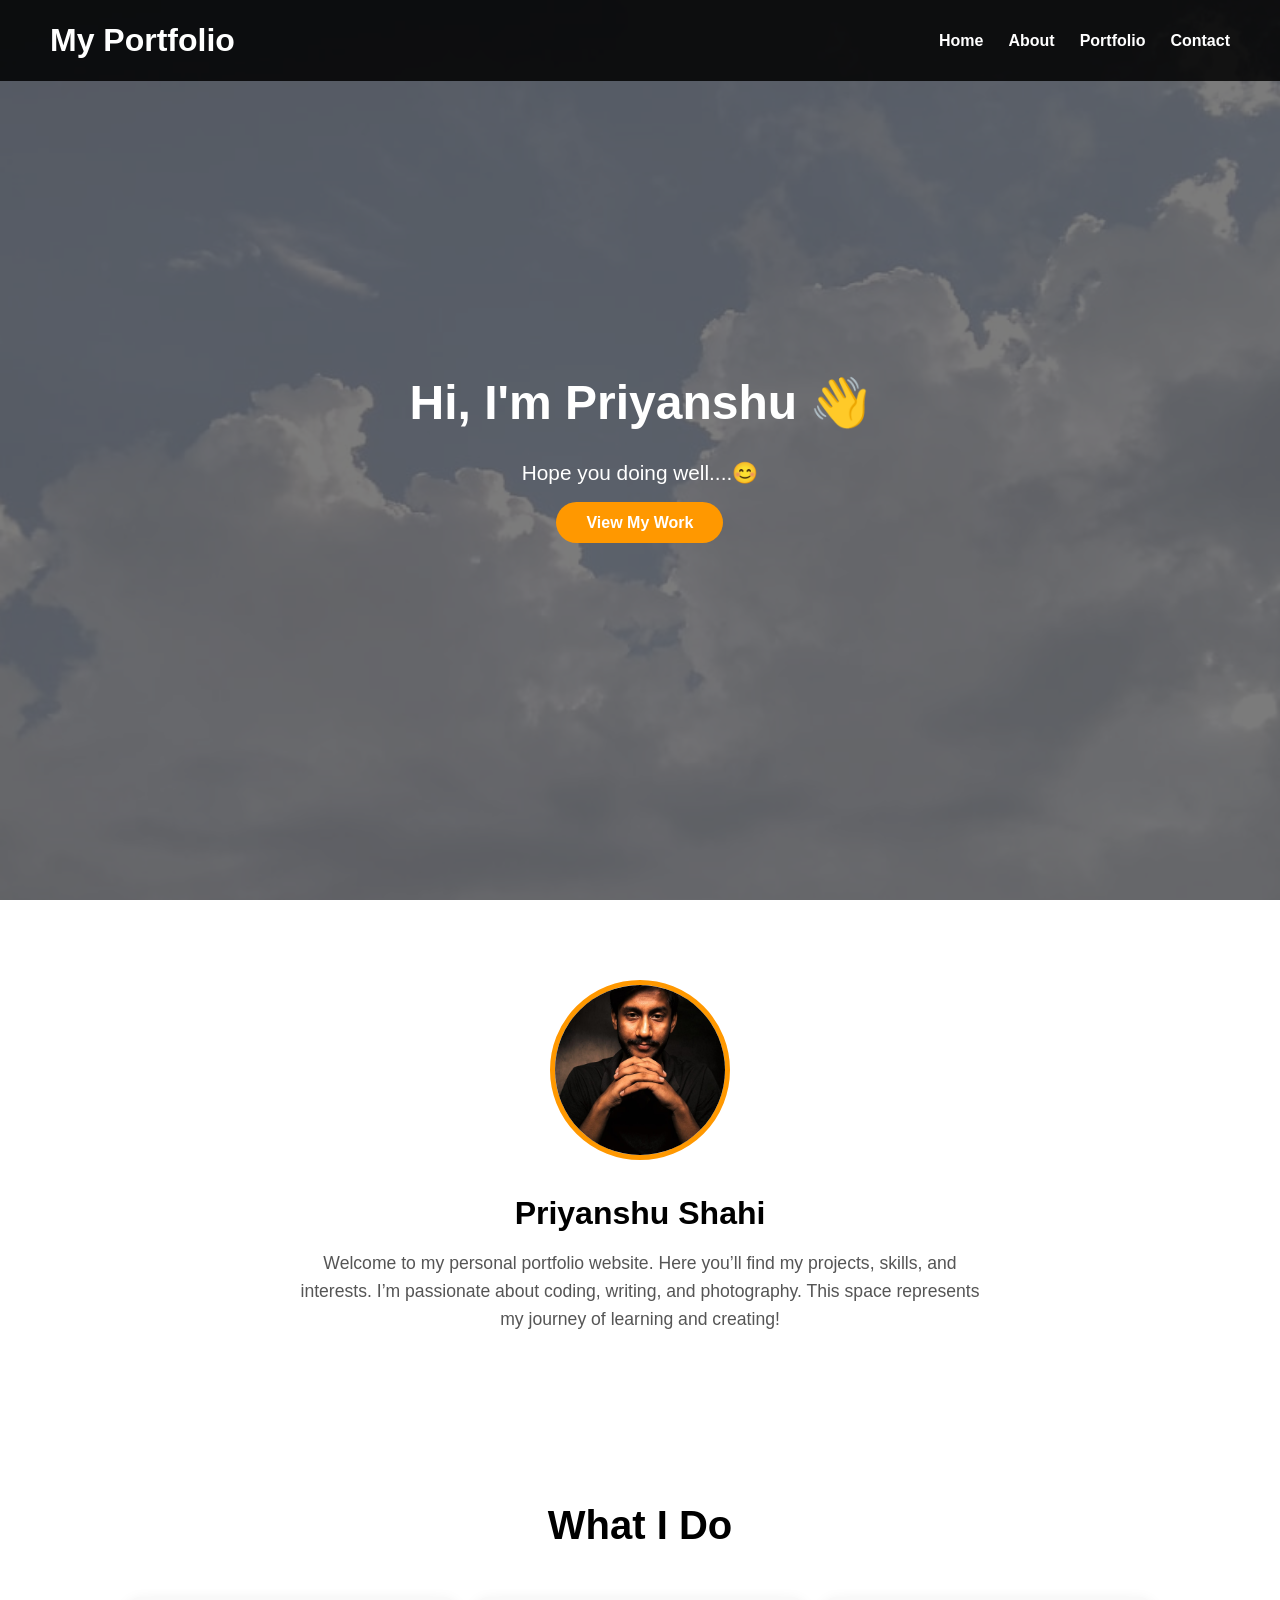
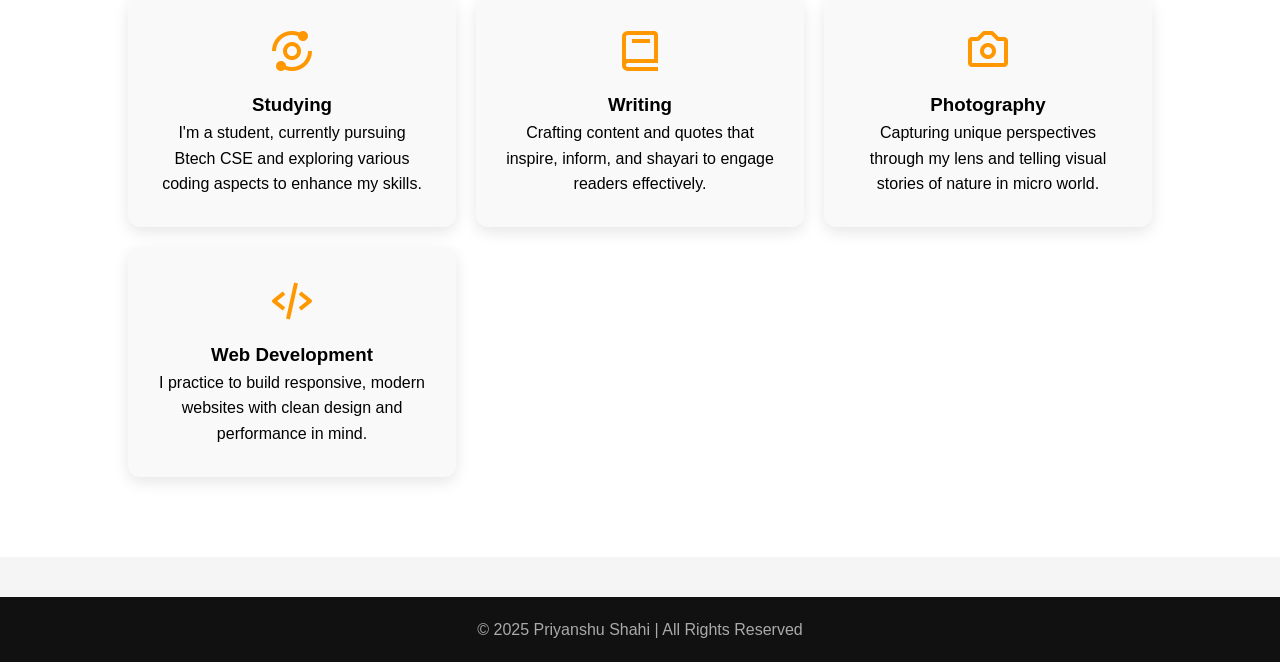
==== index.html @ d2779d8a "commit" ====
<!DOCTYPE html>
<html lang="en">
<head>
  <meta charset="UTF-8">
  <meta name="viewport" content="width=device-width, initial-scale=1.0">
  <title>Home | My Portfolio</title>
  <link href="https://unpkg.com/boxicons@2.1.4/css/boxicons.min.css" rel="stylesheet">
  <link rel="stylesheet" href="style.css">
</head>
<body>
  <header>
    <h1>My Portfolio</h1>
    <nav>
      <ul>
        <li><a href="index.html">Home</a></li>
        <li><a href="about.html">About</a></li>
        <li><a href="portfolio.html">Portfolio</a></li>
        <li><a href="contact.html">Contact</a></li>
      </ul>
    </nav>
  </header>

  <!-- Hero Section -->
  <section class="hero">
  <div>
    <h2>Hi, I'm Priyanshu 👋</h2>
    <p>Hope you doing well....😊</p>
    <a href="portfolio.html">View My Work</a>
  </div>
</section>


  <!-- Profile Section -->
  <section class="profile">
    <img src="media/i.jpeg" alt="Priyanshu's Profile Picture">
    <h2>Priyanshu Shahi</h2>
    <p>
      Welcome to my personal portfolio website. Here you’ll find my projects, skills, and interests.  
      I’m passionate about coding, writing, and photography.  
      This space represents my journey of learning and creating!
    </p>
  </section>

  <!-- Services Section -->
  <section class="services">
    <h2>What I Do</h2>
    <div class="service-grid">
      <div class="service-box">
        <i class='bx bx-analyse'></i>
        <h3>Studying</h3>
        <p>I'm a student, currently pursuing Btech CSE and exploring various coding aspects to enhance my skills.</p>
      </div>
      <div class="service-box">
        <i class='bx bx-book'></i>
        <h3>Writing</h3>
        <p>Crafting content and quotes that inspire, inform, and shayari to engage readers effectively.</p>
      </div>
      <div class="service-box">
        <i class='bx bx-camera'></i>
        <h3>Photography</h3>
        <p>Capturing unique perspectives through my lens and telling visual stories of nature in micro world.</p>
      </div>
      <div class="service-box">
        <i class='bx bx-code-alt'></i>
        <h3>Web Development</h3>
        <p>I practice to build responsive, modern websites with clean design and performance in mind.</p>
      </div>
    </div>
  </section>

  <footer>
    <p>© 2025 Priyanshu Shahi | All Rights Reserved</p>
  </footer>
</body>
</html>
---- style.css ----
/* Global Styles */
* { margin: 0; padding: 0; box-sizing: border-box; }
body {
  font-family: Arial, sans-serif;
  background: #f5f5f5;
  line-height: 1.6;
  scroll-behavior: smooth;
}
a { text-decoration: none; color: inherit; }

/* Navbar */
header {
  position: fixed;
  top:0; left:0; width:100%;
  background: rgba(0,0,0,0.85);
  display: flex; justify-content: space-between; align-items:center;
  padding: 15px 50px;
  z-index:1000;
}
header h1 { color:#fff; }
nav ul { display:flex; list-style:none; gap:25px; }
nav ul li a {
  color:#fff; font-weight:bold; position:relative;
}
nav ul li a::after {
  content:""; position:absolute; bottom:-5px; left:0;
  width:0; height:2px; background:#ff9800;
  transition:0.3s;
}
nav ul li a:hover::after, nav ul li a.active::after { width:100%; }

/* Hero Section */
.hero {
  position: relative;
  height: 100vh;
  display: flex;
  justify-content: center;
  align-items: center;
  text-align: center;
  color: #fff;
  overflow: hidden;
}
.hero::before {
  content: "";
  position: absolute;
  top: 0; left: 0;
  width: 100%; height: 100%;
  background: url("media/bg.jpeg") center/cover no-repeat;
  opacity: 0.3;
  z-index: -1;
}
.hero::after {
  content: "";
  position: absolute;
  top: 0; left: 0;
  width: 100%; height: 100%;
  background: rgba(0, 0, 0, 0.5);
  z-index: -1;
}
.hero h2 { font-size:3rem; margin-bottom:15px; }
.hero p { font-size:1.3rem; margin-bottom:20px; }
.hero a {
  padding:12px 30px; border-radius:30px; background:#ff9800; color:#fff;
  font-weight:bold; transition:0.3s;
}
.hero a:hover { background:#e68900; }

/* Profile Section (Home) */
.profile {
  background:#fff; padding:80px 10%; text-align:center;
}
.profile img {
  width:180px; height:180px; border-radius:50%;
  object-fit:cover; margin-bottom:20px;
  border:5px solid #ff9800;
}
.profile h2 { font-size:2rem; margin-bottom:10px; }
.profile p { max-width:700px; margin:auto; font-size:1.1rem; color:#555; }

/* About Page Profile Box */
.about-profile {
  padding: 80px 10%;
  display: flex;
  justify-content: center;
}
.profile-box {
  background: #fff;
  padding: 30px;
  border-radius: 12px;
  box-shadow: 0 5px 20px rgba(0,0,0,0.1);
  max-width: 900px;
  text-align: center;
}
.profile-box img {
  width: 220px;
  height: 220px;
  object-fit: contain;   /* ensures full image fits */
  border-radius: 8px;
  margin-bottom: 20px;
  background: #f0f0f0;
  padding: 5px;
}
.profile-box h2 {
  font-size: 2rem;
  margin-bottom: 10px;
}
.profile-box p {
  font-size: 1.1rem;
  color: #555;
}

/* Skills Section as Gallery */
.skills-boxes {
  padding: 80px 10%;
  background: #f9f9f9;
}
.skills-boxes h2 {
  text-align: center;
  font-size: 2.5rem;
  margin-bottom: 40px;
}

.skills-grid {
  display: grid;
  grid-template-columns: repeat(3, 1fr); /* desktop: 3 per row */
  gap: 25px;
  justify-items: center;
}

.skill-card {
  background: #fff;
  border-radius: 12px;
  overflow: hidden;
  box-shadow: 0 5px 15px rgba(0,0,0,0.1);
  transition: transform 0.3s, box-shadow 0.3s;
  width: 100%;
  max-width: 280px;
}

.skill-card:hover {
  transform: scale(1.05);
  box-shadow: 0 8px 25px rgba(0,0,0,0.15);
}

.skill-card img {
  width: 100%;
  height: 200px;
  object-fit: contain; /* keeps text inside visible */
  background: #fff;
}

/* ===== Responsive Breakpoints ===== */
@media (max-width: 992px) {
  .skills-grid {
    grid-template-columns: repeat(2, 1fr); /* tablet: 2 per row */
  }
}
@media (max-width: 600px) {
  .skills-grid {
    grid-template-columns: 1fr; /* mobile: 1 per row */
  }
}


/* Skill Cards */
.skill-card {
  background: #fff;
  padding: 20px;
  border-radius: 12px;
  box-shadow: 0 5px 15px rgba(0,0,0,0.1);
  text-align: center;
  transition: 0.3s;
  display: flex;
  flex-direction: column;
  align-items: center;
  justify-content: space-between;
  height: 220px;   /* fixed height box */
}

.skill-card:hover {
  transform: translateY(-10px);
  box-shadow: 0 8px 20px rgba(0,0,0,0.15);
}

.skill-card img {
  width: 100%;
  height: 150px;
  object-fit: contain; /* ensures image fits fully */
  margin-bottom: 10px;
}

.skill-card h3 {
  font-size: 0.9rem;   /* smaller caption */
  color: #444;
  font-weight: 500;
}


/* Sections */
section { padding:80px 10%; }

/* Services */
.services { background:#fff; }
.services h2, .about h2, .portfolio h2, .contact h2 {
  text-align:center; font-size:2.5rem; margin-bottom:40px;
}
.service-grid {
  display:grid; grid-template-columns: repeat(auto-fit, minmax(250px,1fr));
  gap:20px;
}
.service-box {
  background:#f9f9f9; padding:30px; border-radius:12px;
  text-align:center; transition:0.3s; box-shadow:0 5px 15px rgba(0,0,0,0.1);
}
.service-box:hover { transform:translateY(-10px); }
.service-box i { font-size:3rem; color:#ff9800; margin-bottom:15px; }

/* Portfolio */
.portfolio-category { margin-bottom: 60px; }
.portfolio-category h3 {
  font-size: 2rem;
  text-align: center;
  margin-bottom: 25px;
}
.grid {
  display:grid; grid-template-columns: repeat(auto-fit, minmax(250px,1fr));
  gap:20px;
}
.card {
  background:#fff; border-radius:12px;
  overflow:hidden; box-shadow:0 5px 15px rgba(0,0,0,0.1);
  transition:transform 0.3s;
}
.card:hover { transform:translateY(-10px); }
.card img { width:100%; height:200px; object-fit:cover; }
.card .info { padding:15px; }

.portfolio-btn {
  text-align: center;
  margin-top: 25px;
}
.portfolio-btn a {
  display: inline-block;
  padding: 12px 30px;
  background: #ff9800;
  color: #fff;
  border-radius: 30px;
  font-weight: bold;
  transition: 0.3s;
}
.portfolio-btn a:hover { background: #e68900; }

/* Contact Section */
.contact {
  background:#222;
  color:#fff;
  text-align:center;
  padding: 80px 10%;
}
.contact form {
  max-width:600px;
  margin:auto;
  text-align:left;
}
.contact input, 
.contact textarea {
  width:100%;
  padding:12px;
  margin:10px 0;
  border:none;
  border-radius:8px;
}
.contact button {
  padding:12px 30px;
  border:none;
  border-radius:30px;
  background:#ff9800;
  color:#fff;
  cursor:pointer;
  font-weight:bold;
}
.contact button:hover {
  background:#e68900;
}
.icons {
  margin-top:25px;
}
.icons a {
  font-size:2rem;
  margin:0 15px;
  color:#ff9800;
  transition:0.3s;
}
.icons a:hover {
  color:#fff;
}
/* Contact Profile Card */
.contact-card {
  background: #fff;
  color: #333;
  text-align: center;
  padding: 30px;
  margin: 30px auto;
  border-radius: 12px;
  box-shadow: 0 5px 15px rgba(0,0,0,0.1);
  max-width: 400px;
}
.contact-card img {
  width: 150px;
  height: 150px;
  border-radius: 12px;
  object-fit: cover;
  margin-bottom: 15px;
}
.contact-card h3 {
  font-size: 22px;
  margin-bottom: 8px;
}
.contact-card p {
  font-size: 14px;
  margin: 4px 0;
}
.contact-card a {
  color: #ff9800;
  text-decoration: none;
}
.contact-card a:hover {
  text-decoration: underline;
}

/* Footer */
footer {
  background:#111; color:#aaa; text-align:center; padding:20px;
  margin-top:40px;
}

/* Responsive */
@media (max-width: 768px) {
  header { padding: 15px 20px; }
  nav ul { gap:15px; }
  .hero h2 { font-size:2rem; }
  .hero p { font-size:1rem; }
  .profile img { width:140px; height:140px; }
  .profile-box img { width:180px; height:180px; }
  .skill-card img { width:100px; height:100px; }
}
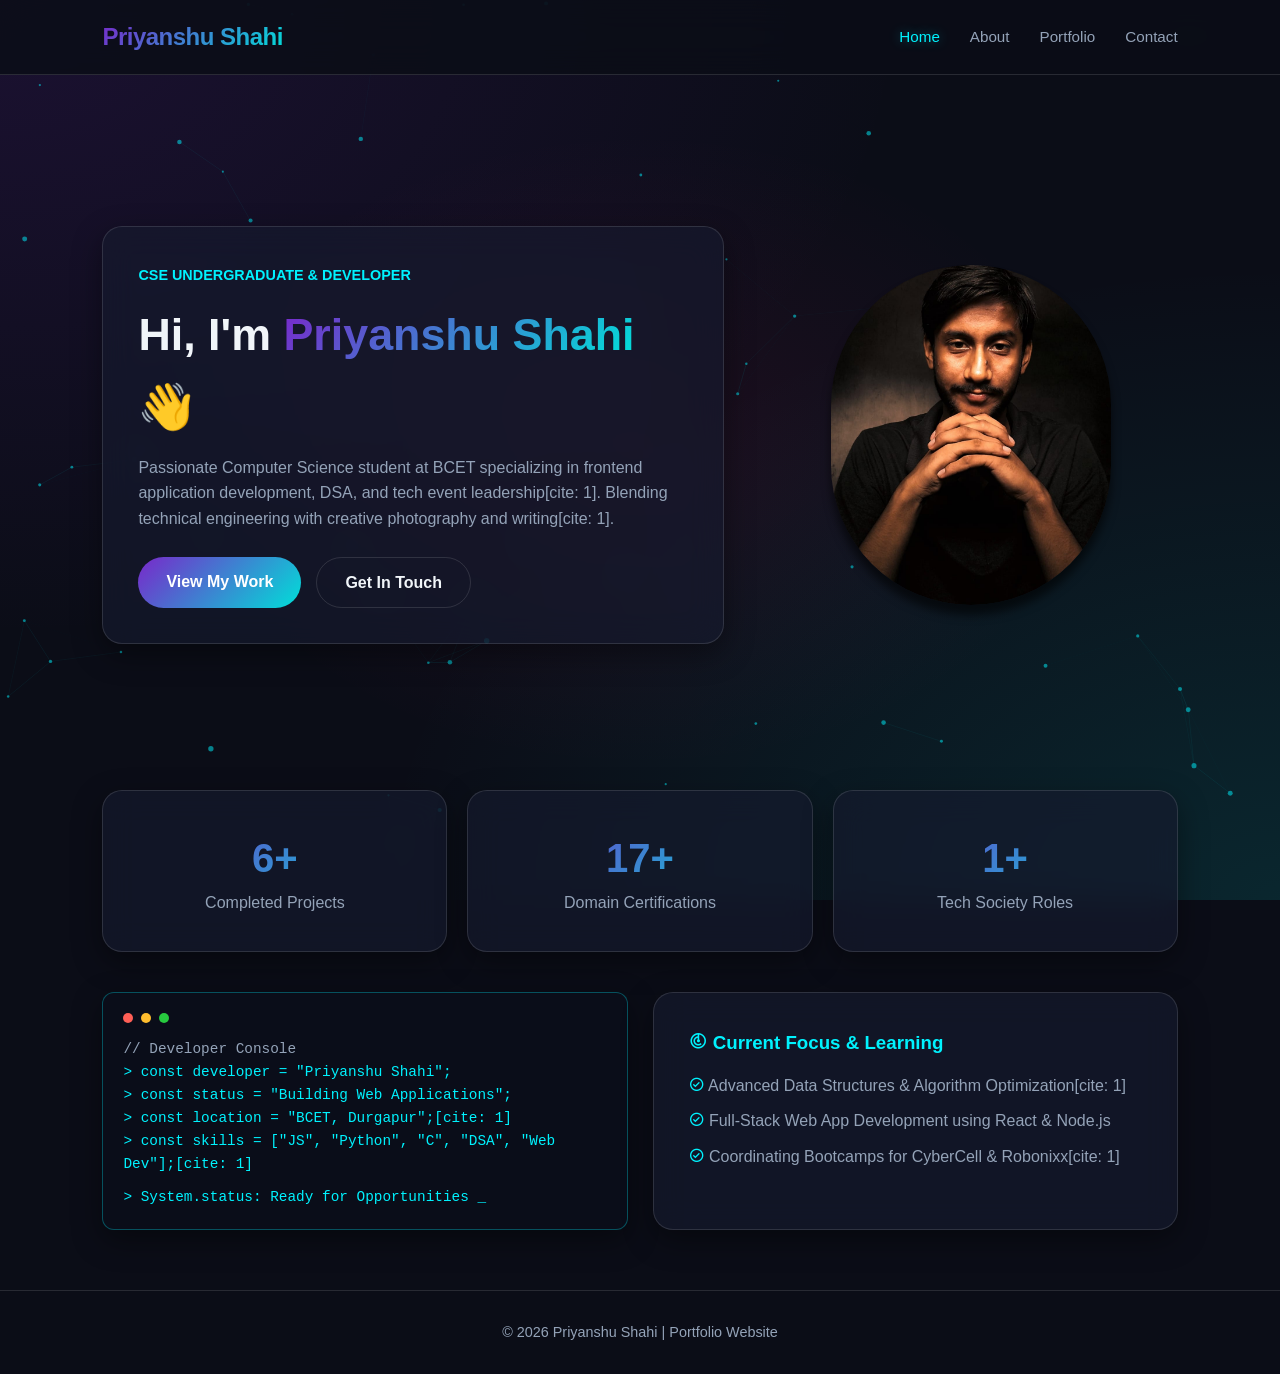
==== commit a11c9c6d: "last edit till cyber animatin" ====
--- a/index.html
+++ b/index.html
@@ -1,75 +1,178 @@
-<!DOCTYPE html>
+<!doctype html>
 <html lang="en">
-<head>
-  <meta charset="UTF-8">
-  <meta name="viewport" content="width=device-width, initial-scale=1.0">
-  <title>Home | My Portfolio</title>
-  <link href="https://unpkg.com/boxicons@2.1.4/css/boxicons.min.css" rel="stylesheet">
-  <link rel="stylesheet" href="style.css">
-</head>
-<body>
-  <header>
-    <h1>My Portfolio</h1>
-    <nav>
-      <ul>
-        <li><a href="index.html">Home</a></li>
-        <li><a href="about.html">About</a></li>
-        <li><a href="portfolio.html">Portfolio</a></li>
-        <li><a href="contact.html">Contact</a></li>
-      </ul>
-    </nav>
-  </header>
+  <head>
+    <meta charset="UTF-8" />
+    <meta name="viewport" content="width=device-width, initial-scale=1.0" />
+    <title>Priyanshu Shahi | Personal Portfolio</title>
+    <link
+      href="https://unpkg.com/boxicons@2.1.4/css/boxicons.min.css"
+      rel="stylesheet"
+    />
+    <link rel="stylesheet" href="style.css" />
+  </head>
+  <body>
+    <canvas id="cyber-canvas"></canvas>
+    <header>
+      <div class="logo">Priyanshu Shahi</div>
+      <div class="menu-toggle"><i class="bx bx-menu"></i></div>
+      <nav>
+        <ul>
+          <li><a href="index.html" class="active">Home</a></li>
+          <li><a href="about.html">About</a></li>
+          <li><a href="portfolio.html">Portfolio</a></li>
+          <li><a href="contact.html">Contact</a></li>
+        </ul>
+      </nav>
+    </header>
 
-  <!-- Hero Section -->
-  <section class="hero">
-  <div>
-    <h2>Hi, I'm Priyanshu 👋</h2>
-    <p>Hope you doing well....😊</p>
-    <a href="portfolio.html">View My Work</a>
-  </div>
-</section>
+    <section>
+      <!-- Integrated Hero Layout -->
+      <div class="hero-wrapper">
+        <div class="glass-card">
+          <span
+            style="
+              color: var(--accent-cyan);
+              font-weight: 600;
+              font-size: 0.9rem;
+              text-transform: uppercase;
+            "
+            >CSE Undergraduate & Developer</span
+          >
+          <h1 style="font-size: 2.8rem; margin: 12px 0">
+            Hi, I'm
+            <span
+              style="
+                background: var(--gradient-aurora);
+                -webkit-background-clip: text;
+                -webkit-text-fill-color: transparent;
+              "
+              >Priyanshu Shahi</span
+            >
+            👋
+          </h1>
+          <p style="color: var(--text-muted); margin-bottom: 25px">
+            Passionate Computer Science student at BCET specializing in frontend
+            application development, DSA, and tech event leadership[cite: 1].
+            Blending technical engineering with creative photography and
+            writing[cite: 1].
+          </p>
+          <div style="display: flex; gap: 15px; flex-wrap: wrap">
+            <a
+              href="portfolio.html"
+              style="
+                padding: 12px 28px;
+                background: var(--gradient-aurora);
+                color: #fff;
+                border-radius: 30px;
+                text-decoration: none;
+                font-weight: 600;
+              "
+              >View My Work</a
+            >
+            <a
+              href="contact.html"
+              style="
+                padding: 12px 28px;
+                border: 1px solid var(--border-glow);
+                color: var(--text-main);
+                border-radius: 30px;
+                text-decoration: none;
+                font-weight: 600;
+              "
+              >Get In Touch</a
+            >
+          </div>
+        </div>
 
+        <!-- Profile Image Frame -->
+        <div class="hero-profile-container">
+          <div class="profile-frame">
+            <img src="media/i.jpeg" alt="Priyanshu Shahi" />
+          </div>
+        </div>
+      </div>
 
-  <!-- Profile Section -->
-  <section class="profile">
-    <img src="media/i.jpeg" alt="Priyanshu's Profile Picture">
-    <h2>Priyanshu Shahi</h2>
-    <p>
-      Welcome to my personal portfolio website. Here you’ll find my projects, skills, and interests.  
-      I’m passionate about coding, writing, and photography.  
-      This space represents my journey of learning and creating!
-    </p>
-  </section>
+      <!-- Live Animated Stats Grid -->
+      <div class="stats-grid">
+        <div class="glass-card stat-card">
+          <h3 class="stat-number" data-target="10">0+</h3>
+          <p style="color: var(--text-muted)">Completed Projects</p>
+        </div>
+        <div class="glass-card stat-card">
+          <h3 class="stat-number" data-target="30">0+</h3>
+          <p style="color: var(--text-muted)">Domain Certifications</p>
+        </div>
+        <div class="glass-card stat-card">
+          <h3 class="stat-number" data-target="2">0+</h3>
+          <p style="color: var(--text-muted)">Tech Society Roles</p>
+        </div>
+      </div>
 
-  <!-- Services Section -->
-  <section class="services">
-    <h2>What I Do</h2>
-    <div class="service-grid">
-      <div class="service-box">
-        <i class='bx bx-analyse'></i>
-        <h3>Studying</h3>
-        <p>I'm a student, currently pursuing Btech CSE and exploring various coding aspects to enhance my skills.</p>
+      <!-- Interactive Terminal & Current Status Section (Populates Page Space) -->
+      <div class="home-details-grid">
+        <!-- Interactive Terminal Card -->
+        <div class="glass-card terminal-card">
+          <div class="terminal-header">
+            <span class="dot dot-red"></span>
+            <span class="dot dot-yellow"></span>
+            <span class="dot dot-green"></span>
+          </div>
+          <p style="color: #94a3b8">// Developer Console</p>
+          <p>> const developer = "Priyanshu Shahi";</p>
+          <p>> const status = "Building Web Applications";</p>
+          <p>> const location = "BCET, Durgapur";[cite: 1]</p>
+          <p>
+            > const skills = ["JS", "Python", "C", "DSA", "Web Dev"];[cite: 1]
+          </p>
+          <p style="color: var(--accent-cyan); margin-top: 10px">
+            > System.status: Ready for Opportunities _
+          </p>
+        </div>
+
+        <!-- Current Focus Box -->
+        <div class="glass-card">
+          <h3 style="color: var(--accent-cyan); margin-bottom: 15px">
+            <i class="bx bx-radar"></i> Current Focus & Learning
+          </h3>
+          <ul
+            style="
+              list-style: none;
+              color: var(--text-muted);
+              display: flex;
+              flex-direction: column;
+              gap: 10px;
+            "
+          >
+            <li>
+              <i
+                class="bx bx-check-circle"
+                style="color: var(--accent-cyan)"
+              ></i>
+              Advanced Data Structures & Algorithm Optimization[cite: 1]
+            </li>
+            <li>
+              <i
+                class="bx bx-check-circle"
+                style="color: var(--accent-cyan)"
+              ></i>
+              Full-Stack Web App Development using React & Node.js
+            </li>
+            <li>
+              <i
+                class="bx bx-check-circle"
+                style="color: var(--accent-cyan)"
+              ></i>
+              Coordinating Bootcamps for CyberCell & Robonixx[cite: 1]
+            </li>
+          </ul>
+        </div>
       </div>
-      <div class="service-box">
-        <i class='bx bx-book'></i>
-        <h3>Writing</h3>
-        <p>Crafting content and quotes that inspire, inform, and shayari to engage readers effectively.</p>
-      </div>
-      <div class="service-box">
-        <i class='bx bx-camera'></i>
-        <h3>Photography</h3>
-        <p>Capturing unique perspectives through my lens and telling visual stories of nature in micro world.</p>
-      </div>
-      <div class="service-box">
-        <i class='bx bx-code-alt'></i>
-        <h3>Web Development</h3>
-        <p>I practice to build responsive, modern websites with clean design and performance in mind.</p>
-      </div>
-    </div>
-  </section>
+    </section>
 
-  <footer>
-    <p>© 2025 Priyanshu Shahi | All Rights Reserved</p>
-  </footer>
-</body>
+    <footer>
+      <p>© 2026 Priyanshu Shahi | Portfolio Website</p>
+    </footer>
+
+    <script src="script.js"></script>
+  </body>
 </html>
--- a/style.css
+++ b/style.css
@@ -1,346 +1,481 @@
-/* Global Styles */
-* { margin: 0; padding: 0; box-sizing: border-box; }
+/* Custom Properties - Dark Aurora Aesthetic */
+:root {
+  --bg-dark: #0b0d17;
+  --bg-card: rgba(22, 27, 46, 0.65);
+  --border-glow: rgba(255, 255, 255, 0.12);
+  --accent-cyan: #00f2fe;
+  --accent-purple: #9d4edd;
+  --accent-rose: #f72585;
+  --text-main: #f1f5f9;
+  --text-muted: #94a3b8;
+  --gradient-aurora: linear-gradient(135deg, #7928ca 0%, #00dfd8 100%);
+  --gradient-accent: linear-gradient(135deg, #ff007a 0%, #9d4edd 100%);
+}
+
+#cyber-canvas {
+  position: fixed;
+  top: 0;
+  left: 0;
+  width: 100vw;
+  height: 100vh;
+  pointer-events: none;
+  z-index: -2;
+  opacity: 0.85;
+}
+
+* {
+  margin: 0;
+  padding: 0;
+  box-sizing: border-box;
+}
+
+html {
+  scroll-behavior: smooth;
+}
+
 body {
-  font-family: Arial, sans-serif;
-  background: #f5f5f5;
+  font-family:
+    "Inter",
+    -apple-system,
+    BlinkMacSystemFont,
+    "Segoe UI",
+    Roboto,
+    sans-serif;
+  background-color: var(--bg-dark);
+  background-image:
+    radial-gradient(at 0% 0%, rgba(121, 40, 202, 0.15) 0px, transparent 50%),
+    radial-gradient(at 100% 100%, rgba(0, 223, 216, 0.12) 0px, transparent 50%),
+    radial-gradient(at 50% 50%, rgba(247, 37, 133, 0.08) 0px, transparent 50%);
+  background-attachment: fixed;
+  color: var(--text-main);
   line-height: 1.6;
-  scroll-behavior: smooth;
-}
-a { text-decoration: none; color: inherit; }
-
-/* Navbar */
+  overflow-x: hidden;
+}
+
+/* Header & Mobile Navigation */
 header {
   position: fixed;
-  top:0; left:0; width:100%;
-  background: rgba(0,0,0,0.85);
-  display: flex; justify-content: space-between; align-items:center;
-  padding: 15px 50px;
-  z-index:1000;
-}
-header h1 { color:#fff; }
-nav ul { display:flex; list-style:none; gap:25px; }
+  top: 0;
+  left: 0;
+  width: 100%;
+  padding: 18px 8%;
+  background: rgba(11, 13, 23, 0.85);
+  backdrop-filter: blur(16px);
+  display: flex;
+  justify-content: space-between;
+  align-items: center;
+  z-index: 1000;
+  border-bottom: 1px solid var(--border-glow);
+}
+
+.logo {
+  font-size: 1.5rem;
+  font-weight: 800;
+  letter-spacing: -0.5px;
+  background: var(--gradient-aurora);
+  -webkit-background-clip: text;
+  -webkit-text-fill-color: transparent;
+}
+
+nav ul {
+  display: flex;
+  list-style: none;
+  gap: 30px;
+}
+
 nav ul li a {
-  color:#fff; font-weight:bold; position:relative;
-}
-nav ul li a::after {
-  content:""; position:absolute; bottom:-5px; left:0;
-  width:0; height:2px; background:#ff9800;
-  transition:0.3s;
-}
-nav ul li a:hover::after, nav ul li a.active::after { width:100%; }
-
-/* Hero Section */
-.hero {
+  color: var(--text-muted);
+  text-decoration: none;
+  font-weight: 500;
+  font-size: 0.95rem;
+  transition: all 0.3s ease;
+}
+
+nav ul li a:hover,
+nav ul li a.active {
+  color: var(--accent-cyan);
+  text-shadow: 0 0 12px rgba(0, 242, 254, 0.4);
+}
+
+/* Header & Navigation Fixes */
+header {
+  position: fixed;
+  top: 0;
+  left: 0;
+  width: 100%;
+  padding: 18px 8%;
+  background: rgba(11, 13, 23, 0.85);
+  backdrop-filter: blur(16px);
+  display: flex;
+  justify-content: space-between; /* Ensures logo is left and menu/toggle is right */
+  align-items: center;
+  z-index: 1000;
+  border-bottom: 1px solid var(--border-glow);
+}
+
+/* Mobile & Tablet Responsive Header Fix */
+@media (max-width: 900px) {
+  header {
+    padding: 15px 5%; /* Tightens padding for smaller screens */
+  }
+
+  .menu-toggle {
+    display: block;
+    margin-left: auto; /* Forces the toggle icon to the extreme right end */
+    font-size: 2rem;
+    cursor: pointer;
+  }
+
+  nav ul {
+    position: fixed;
+    top: 70px;
+    right: -100%;
+    width: 250px;
+    height: calc(100vh - 70px);
+    background: rgba(11, 13, 23, 0.95);
+    backdrop-filter: blur(20px);
+    flex-direction: column;
+    padding: 40px 30px;
+    transition: right 0.4s ease;
+    border-left: 1px solid var(--border-glow);
+  }
+
+  nav ul.active {
+    right: 0;
+  }
+}
+
+/* Mobile Hamburger Menu Icon */
+.menu-toggle {
+  display: none;
+  font-size: 1.8rem;
+  color: var(--text-main);
+  cursor: pointer;
+}
+
+/* Glassmorphism Containers */
+section {
+  padding: 120px 8% 60px;
+  max-width: 1300px;
+  margin: 0 auto;
+}
+
+.glass-card {
+  background: var(--bg-card);
+  border: 1px solid var(--border-glow);
+  backdrop-filter: blur(16px);
+  border-radius: 20px;
+  padding: 35px;
+  box-shadow: 0 10px 30px rgba(0, 0, 0, 0.4);
+  transition:
+    transform 0.4s cubic-bezier(0.175, 0.885, 0.32, 1.275),
+    box-shadow 0.4s ease;
+}
+
+.glass-card:hover {
+  box-shadow: 0 15px 35px rgba(121, 40, 202, 0.2);
+  border-color: rgba(255, 255, 255, 0.25);
+}
+
+/* Section Headings */
+.section-title {
+  font-size: 2.2rem;
+  text-align: center;
+  margin-bottom: 40px;
+  background: var(--gradient-aurora);
+  -webkit-background-clip: text;
+  -webkit-text-fill-color: transparent;
+}
+
+/* Hero Split Layout */
+.hero-wrapper {
+  display: grid;
+  grid-template-columns: 1.2fr 0.8fr;
+  gap: 40px;
+  align-items: center;
+  min-height: 70vh;
+}
+
+.hero-profile-container {
   position: relative;
-  height: 100vh;
   display: flex;
   justify-content: center;
-  align-items: center;
+}
+
+.profile-frame {
+  position: relative;
+  width: 280px;
+  height: 340px;
+  border-radius: 240px;
+  overflow: hidden;
+  padding: 0;
+  box-shadow: 0 10px 10px rgba(0, 0, 0, 0.6);
+}
+
+.profile-frame img {
+  width: 100%;
+  height: 100%;
+  object-fit: cover;
+  border-radius: 20px;
+}
+
+/* About Layout with Integrated Photo */
+.about-split {
+  display: grid;
+  grid-template-columns: 0.8fr 1.2fr;
+  gap: 40px;
+  align-items: center;
+}
+
+.about-photo-wrapper img {
+  width: 100%;
+  max-width: 320px;
+  height: 380px;
+  object-fit: cover;
+  border-radius: 24px;
+  border: 1px solid var(--border-glow);
+  box-shadow: 0 15px 30px rgba(0, 0, 0, 0.5);
+}
+
+/* Stats Counter Grid */
+.stats-grid {
+  display: grid;
+  grid-template-columns: repeat(auto-fit, minmax(200px, 1fr));
+  gap: 20px;
+  margin: 40px 0;
+}
+
+.stat-card {
   text-align: center;
-  color: #fff;
+}
+
+.stat-card h3 {
+  font-size: 2.5rem;
+  background: var(--gradient-aurora);
+  -webkit-background-clip: text;
+  -webkit-text-fill-color: transparent;
+}
+
+/* Progress Bars */
+.skills-grid {
+  display: grid;
+  grid-template-columns: repeat(auto-fit, minmax(280px, 1fr));
+  gap: 20px;
+  margin-bottom: 50px;
+}
+
+.progress-track {
+  width: 100%;
+  height: 8px;
+  background: rgba(255, 255, 255, 0.08);
+  border-radius: 10px;
   overflow: hidden;
-}
-.hero::before {
+  margin-top: 10px;
+}
+
+.progress-fill {
+  height: 100%;
+  background: var(--gradient-aurora);
+  border-radius: 10px;
+  width: 0%;
+  transition: width 1.5s ease-in-out;
+}
+
+/* Timeline Layout */
+.timeline-section-title {
+  font-size: 1.4rem;
+  color: var(--accent-cyan);
+  margin: 35px 0 15px;
+  display: flex;
+  align-items: center;
+  gap: 10px;
+}
+
+.timeline {
+  border-left: 2px solid rgba(255, 255, 255, 0.15);
+  padding-left: 25px;
+  margin-bottom: 30px;
+}
+
+.timeline-item {
+  position: relative;
+  margin-bottom: 25px;
+}
+
+.timeline-item::before {
   content: "";
   position: absolute;
-  top: 0; left: 0;
-  width: 100%; height: 100%;
-  background: url("media/bg.jpeg") center/cover no-repeat;
-  opacity: 0.3;
-  z-index: -1;
-}
-.hero::after {
+  left: -32px;
+  top: 8px;
+  width: 12px;
+  height: 12px;
+  background: var(--accent-cyan);
+  border-radius: 50%;
+  box-shadow: 0 0 10px var(--accent-cyan);
+}
+
+/* Project & Hobby Grid */
+.projects-grid {
+  display: grid;
+  grid-template-columns: repeat(auto-fit, minmax(300px, 1fr));
+  gap: 30px;
+  margin-bottom: 40px;
+}
+
+.project-img {
+  width: 100%;
+  height: 180px;
+  object-fit: cover;
+  border-radius: 12px;
+  margin-bottom: 15px;
+}
+
+.collage-grid {
+  display: grid;
+  grid-template-columns: repeat(auto-fit, minmax(160px, 1fr));
+  gap: 15px;
+  margin: 20px 0;
+}
+
+.collage-grid img {
+  width: 100%;
+  height: 130px;
+  object-fit: cover;
+  border-radius: 12px;
+  transition: transform 0.3s ease;
+}
+
+.collage-grid img:hover {
+  transform: scale(1.05);
+}
+
+/* Contact Redesigned Grid */
+.contact-grid {
+  display: grid;
+  grid-template-columns: 1fr 1.2fr;
+  gap: 40px;
+}
+
+.contact-info-card {
+  display: flex;
+  flex-direction: column;
+  gap: 20px;
+}
+
+.contact-row {
+  display: flex;
+  align-items: center;
+  gap: 15px;
+}
+
+.contact-icon {
+  width: 48px;
+  height: 48px;
+  border-radius: 12px;
+  background: rgba(0, 242, 254, 0.1);
+  border: 1px solid rgba(0, 242, 254, 0.2);
+  display: flex;
+  align-items: center;
+  justify-content: center;
+  color: var(--accent-cyan);
+  font-size: 1.4rem;
+}
+
+footer {
+  text-align: center;
+  padding: 30px;
+  border-top: 1px solid var(--border-glow);
+  color: var(--text-muted);
+  font-size: 0.9rem;
+}
+
+/* Mobile Responsive Breakpoints */
+@media (max-width: 900px) {
+  .hero-wrapper,
+  .about-split,
+  .contact-grid {
+    grid-template-columns: 1fr;
+  }
+  .about-photo-wrapper {
+    display: flex;
+    justify-content: center;
+  }
+  .menu-toggle {
+    display: block;
+  }
+  nav ul {
+    position: fixed;
+    top: 70px;
+    right: -100%;
+    width: 250px;
+    height: calc(100vh - 70px);
+    background: rgba(11, 13, 23, 0.95);
+    backdrop-filter: blur(20px);
+    flex-direction: column;
+    padding: 40px 30px;
+    transition: 0.4s ease;
+    border-left: 1px solid var(--border-glow);
+  }
+  nav ul.active {
+    right: 0;
+  }
+}
+/* Glass Card Glow Effect (Replaces 3D Tilt Distortion) */
+.glass-card {
+  position: relative;
+  overflow: hidden;
+}
+
+.glass-card::before {
   content: "";
   position: absolute;
-  top: 0; left: 0;
-  width: 100%; height: 100%;
-  background: rgba(0, 0, 0, 0.5);
-  z-index: -1;
-}
-.hero h2 { font-size:3rem; margin-bottom:15px; }
-.hero p { font-size:1.3rem; margin-bottom:20px; }
-.hero a {
-  padding:12px 30px; border-radius:30px; background:#ff9800; color:#fff;
-  font-weight:bold; transition:0.3s;
-}
-.hero a:hover { background:#e68900; }
-
-/* Profile Section (Home) */
-.profile {
-  background:#fff; padding:80px 10%; text-align:center;
-}
-.profile img {
-  width:180px; height:180px; border-radius:50%;
-  object-fit:cover; margin-bottom:20px;
-  border:5px solid #ff9800;
-}
-.profile h2 { font-size:2rem; margin-bottom:10px; }
-.profile p { max-width:700px; margin:auto; font-size:1.1rem; color:#555; }
-
-/* About Page Profile Box */
-.about-profile {
-  padding: 80px 10%;
-  display: flex;
-  justify-content: center;
-}
-.profile-box {
-  background: #fff;
-  padding: 30px;
+  top: var(--mouse-y, 50%);
+  left: var(--mouse-x, 50%);
+  width: 250px;
+  height: 250px;
+  background: radial-gradient(circle, rgba(0, 242, 254, 0.15), transparent 70%);
+  transform: translate(-50%, -50%);
+  pointer-events: none;
+  opacity: 0;
+  transition: opacity 0.3s ease;
+}
+
+/* Home Terminal Widget */
+.terminal-card {
+  background: rgba(10, 14, 26, 0.9);
+  border: 1px solid rgba(0, 242, 254, 0.3);
   border-radius: 12px;
-  box-shadow: 0 5px 20px rgba(0,0,0,0.1);
-  max-width: 900px;
-  text-align: center;
-}
-.profile-box img {
-  width: 220px;
-  height: 220px;
-  object-fit: contain;   /* ensures full image fits */
-  border-radius: 8px;
-  margin-bottom: 20px;
-  background: #f0f0f0;
-  padding: 5px;
-}
-.profile-box h2 {
-  font-size: 2rem;
-  margin-bottom: 10px;
-}
-.profile-box p {
-  font-size: 1.1rem;
-  color: #555;
-}
-
-/* Skills Section as Gallery */
-.skills-boxes {
-  padding: 80px 10%;
-  background: #f9f9f9;
-}
-.skills-boxes h2 {
-  text-align: center;
-  font-size: 2.5rem;
-  margin-bottom: 40px;
-}
-
-.skills-grid {
-  display: grid;
-  grid-template-columns: repeat(3, 1fr); /* desktop: 3 per row */
+  padding: 20px;
+  font-family: "Courier New", Courier, monospace;
+  font-size: 0.9rem;
+  color: #00f2fe;
+}
+
+.terminal-header {
+  display: flex;
+  gap: 8px;
+  margin-bottom: 15px;
+}
+
+.dot {
+  width: 10px;
+  height: 10px;
+  border-radius: 50%;
+}
+.dot-red {
+  background: #ff5f56;
+}
+.dot-yellow {
+  background: #ffbd2e;
+}
+.dot-green {
+  background: #27c93f;
+}
+
+/* Grid Spacing Enhancements */
+.home-details-grid {
+  display: grid;
+  grid-template-columns: repeat(auto-fit, minmax(280px, 1fr));
   gap: 25px;
-  justify-items: center;
-}
-
-.skill-card {
-  background: #fff;
-  border-radius: 12px;
-  overflow: hidden;
-  box-shadow: 0 5px 15px rgba(0,0,0,0.1);
-  transition: transform 0.3s, box-shadow 0.3s;
-  width: 100%;
-  max-width: 280px;
-}
-
-.skill-card:hover {
-  transform: scale(1.05);
-  box-shadow: 0 8px 25px rgba(0,0,0,0.15);
-}
-
-.skill-card img {
-  width: 100%;
-  height: 200px;
-  object-fit: contain; /* keeps text inside visible */
-  background: #fff;
-}
-
-/* ===== Responsive Breakpoints ===== */
-@media (max-width: 992px) {
-  .skills-grid {
-    grid-template-columns: repeat(2, 1fr); /* tablet: 2 per row */
-  }
-}
-@media (max-width: 600px) {
-  .skills-grid {
-    grid-template-columns: 1fr; /* mobile: 1 per row */
-  }
-}
-
-
-/* Skill Cards */
-.skill-card {
-  background: #fff;
-  padding: 20px;
-  border-radius: 12px;
-  box-shadow: 0 5px 15px rgba(0,0,0,0.1);
-  text-align: center;
-  transition: 0.3s;
-  display: flex;
-  flex-direction: column;
-  align-items: center;
-  justify-content: space-between;
-  height: 220px;   /* fixed height box */
-}
-
-.skill-card:hover {
-  transform: translateY(-10px);
-  box-shadow: 0 8px 20px rgba(0,0,0,0.15);
-}
-
-.skill-card img {
-  width: 100%;
-  height: 150px;
-  object-fit: contain; /* ensures image fits fully */
-  margin-bottom: 10px;
-}
-
-.skill-card h3 {
-  font-size: 0.9rem;   /* smaller caption */
-  color: #444;
-  font-weight: 500;
-}
-
-
-/* Sections */
-section { padding:80px 10%; }
-
-/* Services */
-.services { background:#fff; }
-.services h2, .about h2, .portfolio h2, .contact h2 {
-  text-align:center; font-size:2.5rem; margin-bottom:40px;
-}
-.service-grid {
-  display:grid; grid-template-columns: repeat(auto-fit, minmax(250px,1fr));
-  gap:20px;
-}
-.service-box {
-  background:#f9f9f9; padding:30px; border-radius:12px;
-  text-align:center; transition:0.3s; box-shadow:0 5px 15px rgba(0,0,0,0.1);
-}
-.service-box:hover { transform:translateY(-10px); }
-.service-box i { font-size:3rem; color:#ff9800; margin-bottom:15px; }
-
-/* Portfolio */
-.portfolio-category { margin-bottom: 60px; }
-.portfolio-category h3 {
-  font-size: 2rem;
-  text-align: center;
-  margin-bottom: 25px;
-}
-.grid {
-  display:grid; grid-template-columns: repeat(auto-fit, minmax(250px,1fr));
-  gap:20px;
-}
-.card {
-  background:#fff; border-radius:12px;
-  overflow:hidden; box-shadow:0 5px 15px rgba(0,0,0,0.1);
-  transition:transform 0.3s;
-}
-.card:hover { transform:translateY(-10px); }
-.card img { width:100%; height:200px; object-fit:cover; }
-.card .info { padding:15px; }
-
-.portfolio-btn {
-  text-align: center;
-  margin-top: 25px;
-}
-.portfolio-btn a {
-  display: inline-block;
-  padding: 12px 30px;
-  background: #ff9800;
-  color: #fff;
-  border-radius: 30px;
-  font-weight: bold;
-  transition: 0.3s;
-}
-.portfolio-btn a:hover { background: #e68900; }
-
-/* Contact Section */
-.contact {
-  background:#222;
-  color:#fff;
-  text-align:center;
-  padding: 80px 10%;
-}
-.contact form {
-  max-width:600px;
-  margin:auto;
-  text-align:left;
-}
-.contact input, 
-.contact textarea {
-  width:100%;
-  padding:12px;
-  margin:10px 0;
-  border:none;
-  border-radius:8px;
-}
-.contact button {
-  padding:12px 30px;
-  border:none;
-  border-radius:30px;
-  background:#ff9800;
-  color:#fff;
-  cursor:pointer;
-  font-weight:bold;
-}
-.contact button:hover {
-  background:#e68900;
-}
-.icons {
-  margin-top:25px;
-}
-.icons a {
-  font-size:2rem;
-  margin:0 15px;
-  color:#ff9800;
-  transition:0.3s;
-}
-.icons a:hover {
-  color:#fff;
-}
-/* Contact Profile Card */
-.contact-card {
-  background: #fff;
-  color: #333;
-  text-align: center;
-  padding: 30px;
-  margin: 30px auto;
-  border-radius: 12px;
-  box-shadow: 0 5px 15px rgba(0,0,0,0.1);
-  max-width: 400px;
-}
-.contact-card img {
-  width: 150px;
-  height: 150px;
-  border-radius: 12px;
-  object-fit: cover;
-  margin-bottom: 15px;
-}
-.contact-card h3 {
-  font-size: 22px;
-  margin-bottom: 8px;
-}
-.contact-card p {
-  font-size: 14px;
-  margin: 4px 0;
-}
-.contact-card a {
-  color: #ff9800;
-  text-decoration: none;
-}
-.contact-card a:hover {
-  text-decoration: underline;
-}
-
-/* Footer */
-footer {
-  background:#111; color:#aaa; text-align:center; padding:20px;
-  margin-top:40px;
-}
-
-/* Responsive */
-@media (max-width: 768px) {
-  header { padding: 15px 20px; }
-  nav ul { gap:15px; }
-  .hero h2 { font-size:2rem; }
-  .hero p { font-size:1rem; }
-  .profile img { width:140px; height:140px; }
-  .profile-box img { width:180px; height:180px; }
-  .skill-card img { width:100px; height:100px; }
-}
+  margin-top: 40px;
+}
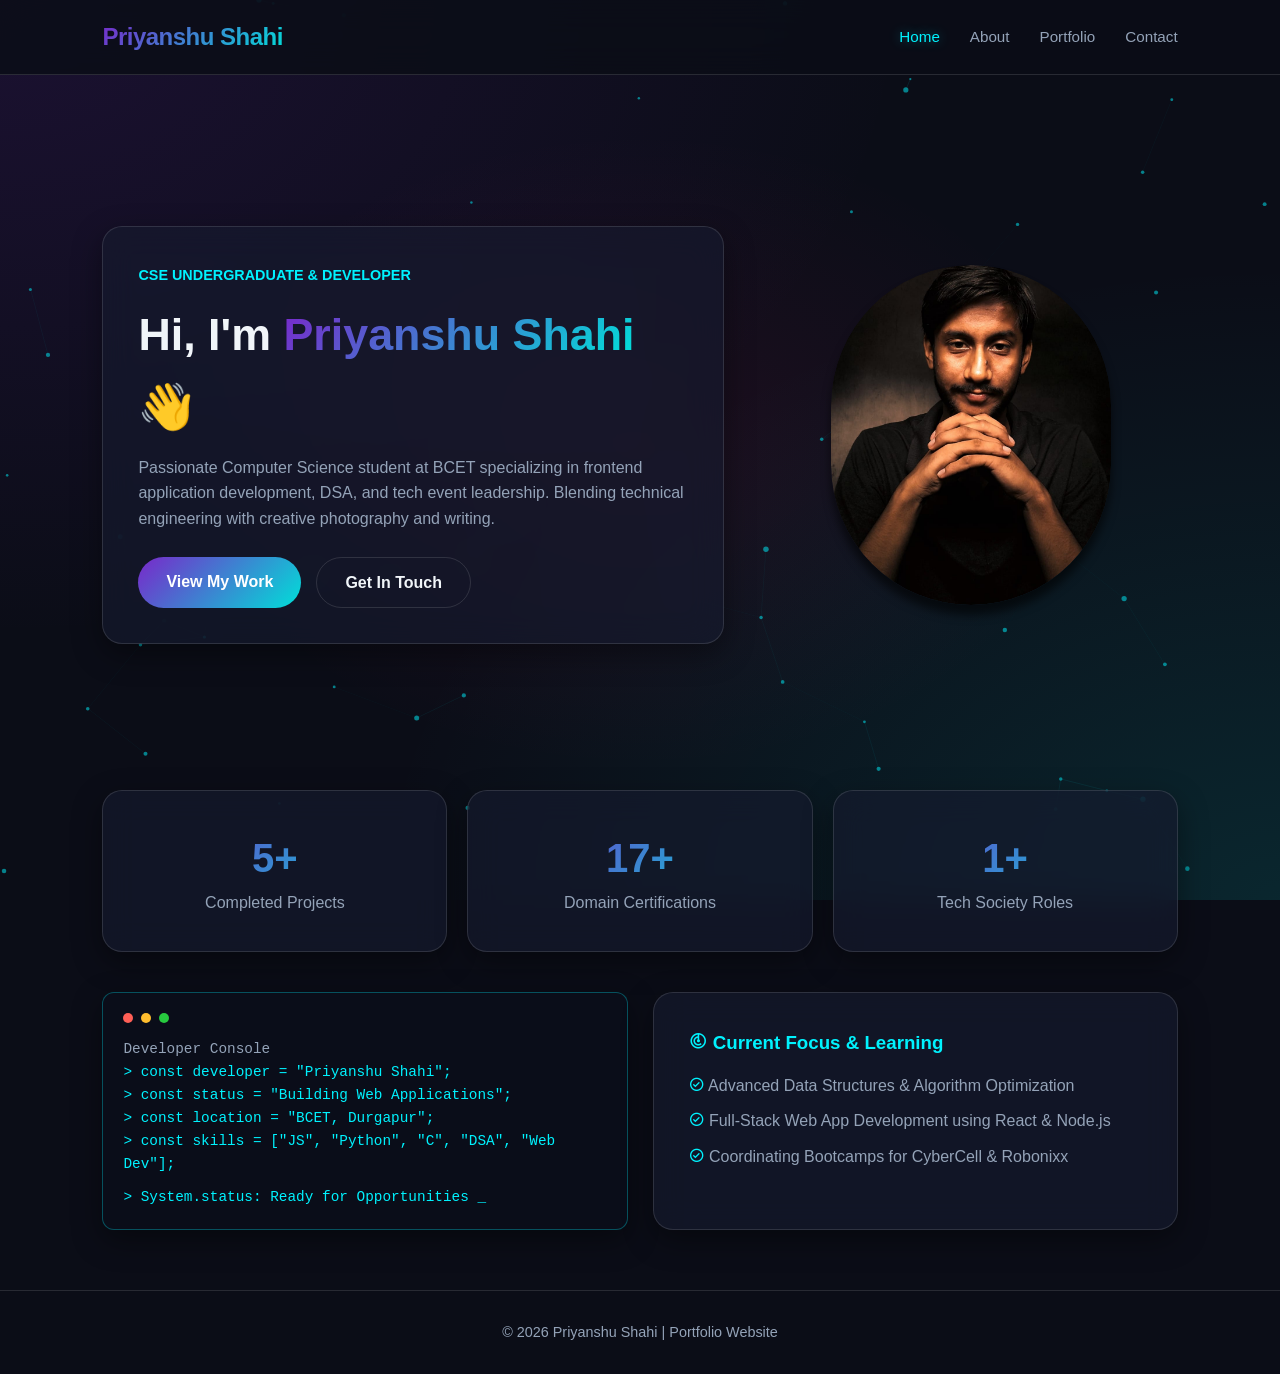
==== commit bae0b773: "final touch" ====
--- a/index.html
+++ b/index.html
@@ -52,9 +52,8 @@
           </h1>
           <p style="color: var(--text-muted); margin-bottom: 25px">
             Passionate Computer Science student at BCET specializing in frontend
-            application development, DSA, and tech event leadership[cite: 1].
-            Blending technical engineering with creative photography and
-            writing[cite: 1].
+            application development, DSA, and tech event leadership. Blending
+            technical engineering with creative photography and writing.
           </p>
           <div style="display: flex; gap: 15px; flex-wrap: wrap">
             <a
@@ -108,7 +107,7 @@
         </div>
       </div>
 
-      <!-- Interactive Terminal & Current Status Section (Populates Page Space) -->
+      <!-- Interactive Terminal & Current Status Section-->
       <div class="home-details-grid">
         <!-- Interactive Terminal Card -->
         <div class="glass-card terminal-card">
@@ -117,13 +116,11 @@
             <span class="dot dot-yellow"></span>
             <span class="dot dot-green"></span>
           </div>
-          <p style="color: #94a3b8">// Developer Console</p>
+          <p style="color: #94a3b8">Developer Console</p>
           <p>> const developer = "Priyanshu Shahi";</p>
           <p>> const status = "Building Web Applications";</p>
-          <p>> const location = "BCET, Durgapur";[cite: 1]</p>
-          <p>
-            > const skills = ["JS", "Python", "C", "DSA", "Web Dev"];[cite: 1]
-          </p>
+          <p>> const location = "BCET, Durgapur";</p>
+          <p>> const skills = ["JS", "Python", "C", "DSA", "Web Dev"];</p>
           <p style="color: var(--accent-cyan); margin-top: 10px">
             > System.status: Ready for Opportunities _
           </p>
@@ -148,7 +145,7 @@
                 class="bx bx-check-circle"
                 style="color: var(--accent-cyan)"
               ></i>
-              Advanced Data Structures & Algorithm Optimization[cite: 1]
+              Advanced Data Structures & Algorithm Optimization
             </li>
             <li>
               <i
@@ -162,12 +159,17 @@
                 class="bx bx-check-circle"
                 style="color: var(--accent-cyan)"
               ></i>
-              Coordinating Bootcamps for CyberCell & Robonixx[cite: 1]
+              Coordinating Bootcamps for CyberCell & Robonixx
             </li>
           </ul>
         </div>
       </div>
     </section>
+
+    <!-- Back to Top Button -->
+    <button id="backToTop" title="Go to top">
+      <i class="bx bx-up-arrow-alt"></i>
+    </button>
 
     <footer>
       <p>© 2026 Priyanshu Shahi | Portfolio Website</p>
--- a/style.css
+++ b/style.css
@@ -107,7 +107,7 @@
   background: rgba(11, 13, 23, 0.85);
   backdrop-filter: blur(16px);
   display: flex;
-  justify-content: space-between; /* Ensures logo is left and menu/toggle is right */
+  justify-content: space-between;
   align-items: center;
   z-index: 1000;
   border-bottom: 1px solid var(--border-glow);
@@ -116,12 +116,12 @@
 /* Mobile & Tablet Responsive Header Fix */
 @media (max-width: 900px) {
   header {
-    padding: 15px 5%; /* Tightens padding for smaller screens */
+    padding: 15px 5%;
   }
 
   .menu-toggle {
     display: block;
-    margin-left: auto; /* Forces the toggle icon to the extreme right end */
+    margin-left: auto;
     font-size: 2rem;
     cursor: pointer;
   }
@@ -206,7 +206,7 @@
   position: relative;
   width: 280px;
   height: 340px;
-  border-radius: 240px;
+  border-radius: 200px;
   overflow: hidden;
   padding: 0;
   box-shadow: 0 10px 10px rgba(0, 0, 0, 0.6);
@@ -216,7 +216,7 @@
   width: 100%;
   height: 100%;
   object-fit: cover;
-  border-radius: 20px;
+  border-radius: 200px;
 }
 
 /* About Layout with Integrated Photo */
@@ -345,7 +345,21 @@
   transition: transform 0.3s ease;
 }
 
-.collage-grid img:hover {
+.collage-grid1 {
+  display: grid;
+  grid-template-columns: repeat(auto-fit, minmax(160px, 1fr));
+  gap: 15px;
+  margin: 20px 0;
+}
+
+.collage-grid1 img {
+  width: 100%;
+  height: 230px;
+  object-fit: cover;
+  border-radius: 12px;
+  transition: transform 0.3s ease;
+}
+.collage-grid1 img:hover {
   transform: scale(1.05);
 }
 
@@ -479,3 +493,36 @@
   gap: 25px;
   margin-top: 40px;
 }
+
+/* Back to Top Floating Button */
+#backToTop {
+  position: fixed;
+  bottom: 30px;
+  right: 30px;
+  width: 48px;
+  height: 48px;
+  border-radius: 50%;
+  background: var(--gradient-aurora);
+  color: #fff;
+  border: none;
+  font-size: 1.6rem;
+  cursor: pointer;
+  display: flex;
+  align-items: center;
+  justify-content: center;
+  opacity: 0;
+  visibility: hidden;
+  transition: all 0.3s ease;
+  z-index: 999;
+  box-shadow: 0 4px 15px rgba(0, 242, 254, 0.3);
+}
+
+#backToTop.show {
+  opacity: 1;
+  visibility: visible;
+}
+
+#backToTop:hover {
+  transform: translateY(-5px);
+  box-shadow: 0 6px 20px rgba(0, 242, 254, 0.5);
+}
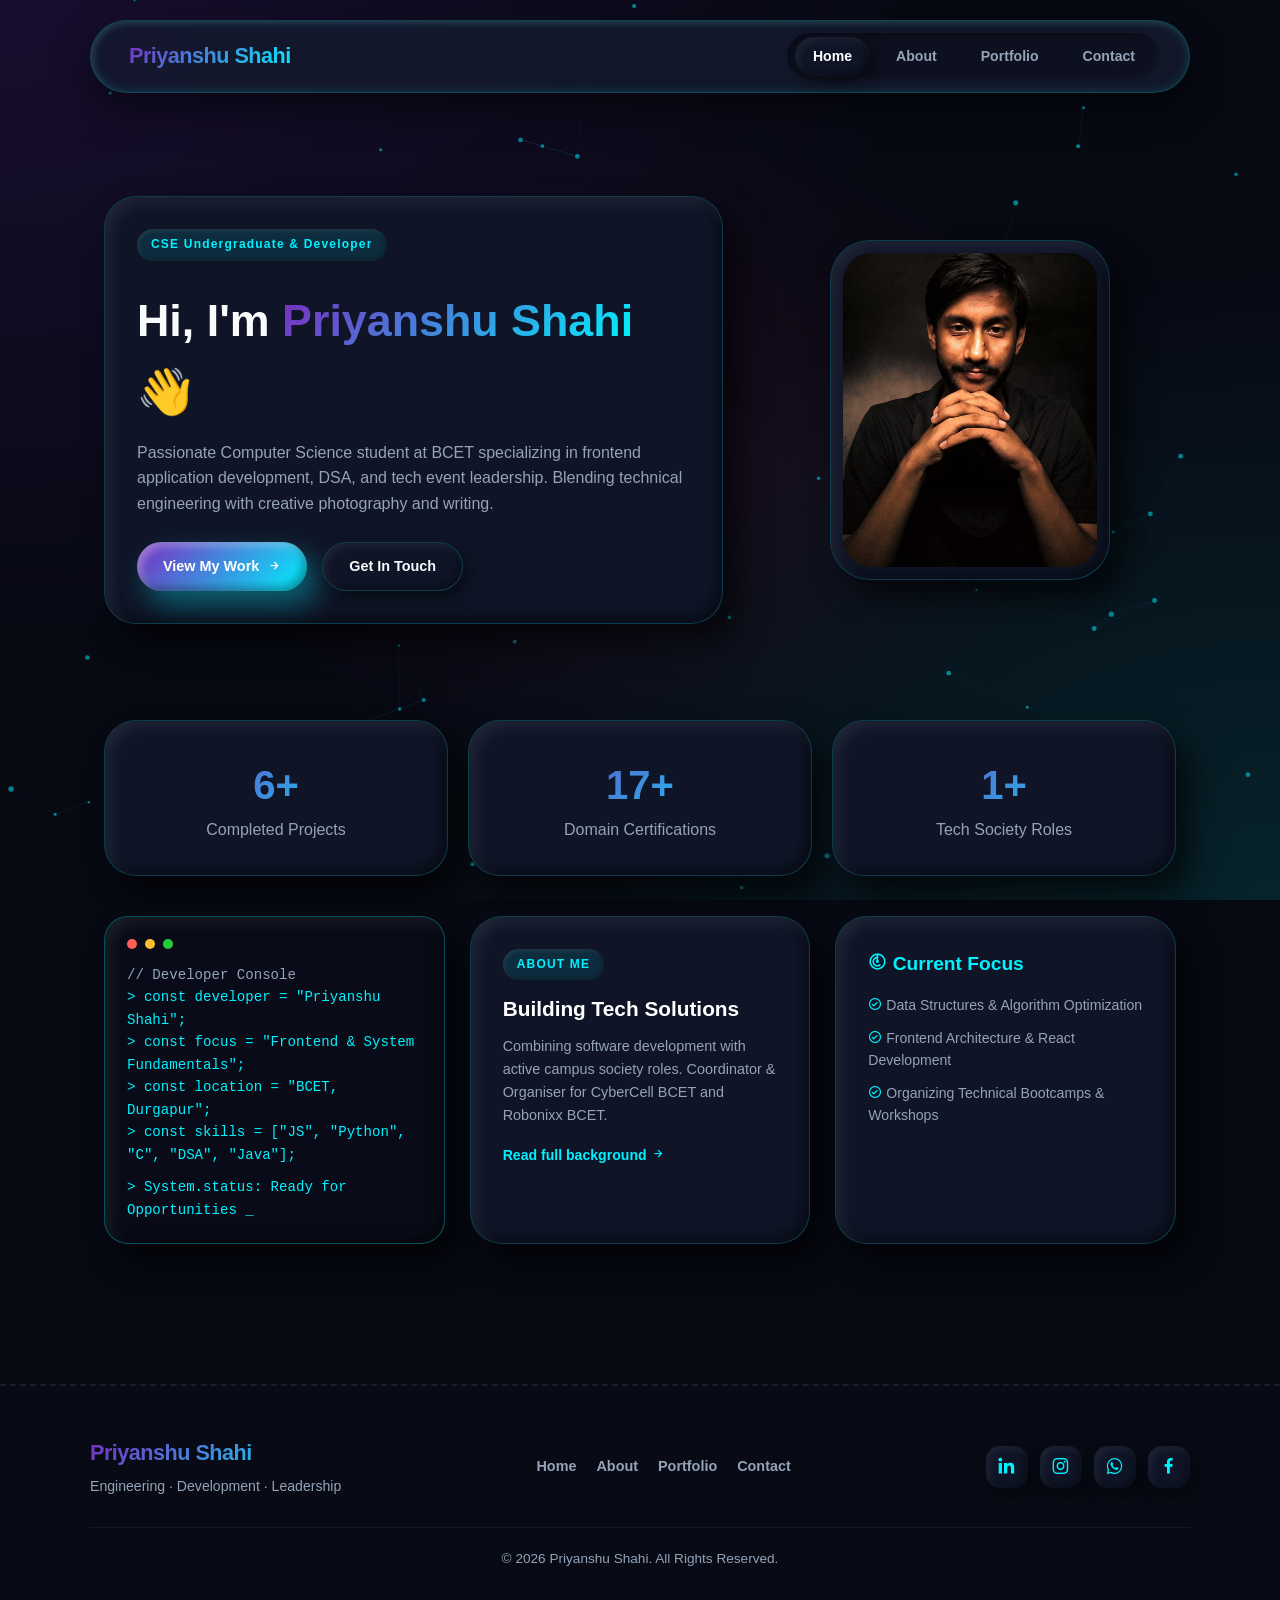
==== commit 5ebaf570: "final commit" ====
--- a/index.html
+++ b/index.html
@@ -11,12 +11,18 @@
     <link rel="stylesheet" href="style.css" />
   </head>
   <body>
+    <!-- Interactive Cyber Canvas -->
     <canvas id="cyber-canvas"></canvas>
+
+    <!-- Header Navigation -->
     <header>
-      <div class="logo">Priyanshu Shahi</div>
-      <div class="menu-toggle"><i class="bx bx-menu"></i></div>
+      <a href="index.html" class="logo-badge">
+        <span class="logo-dot"></span>
+        <span class="logo">Priyanshu Shahi</span>
+      </a>
+      <div class="menu-toggle" id="menuToggle"><i class="bx bx-menu"></i></div>
       <nav>
-        <ul>
+        <ul id="navMenu">
           <li><a href="index.html" class="active">Home</a></li>
           <li><a href="about.html">About</a></li>
           <li><a href="portfolio.html">Portfolio</a></li>
@@ -25,154 +31,220 @@
       </nav>
     </header>
 
-    <section>
-      <!-- Integrated Hero Layout -->
-      <div class="hero-wrapper">
-        <div class="glass-card">
-          <span
-            style="
-              color: var(--accent-cyan);
-              font-weight: 600;
-              font-size: 0.9rem;
-              text-transform: uppercase;
-            "
-            >CSE Undergraduate & Developer</span
-          >
-          <h1 style="font-size: 2.8rem; margin: 12px 0">
-            Hi, I'm
-            <span
-              style="
-                background: var(--gradient-aurora);
-                -webkit-background-clip: text;
-                -webkit-text-fill-color: transparent;
-              "
-              >Priyanshu Shahi</span
-            >
-            👋
-          </h1>
-          <p style="color: var(--text-muted); margin-bottom: 25px">
-            Passionate Computer Science student at BCET specializing in frontend
-            application development, DSA, and tech event leadership. Blending
-            technical engineering with creative photography and writing.
-          </p>
-          <div style="display: flex; gap: 15px; flex-wrap: wrap">
-            <a
-              href="portfolio.html"
-              style="
-                padding: 12px 28px;
-                background: var(--gradient-aurora);
-                color: #fff;
-                border-radius: 30px;
+    <main>
+      <section>
+        <!-- Integrated Hero Layout -->
+        <div class="hero-wrapper">
+          <div class="glass-card">
+            <span class="eyebrow">CSE Undergraduate & Developer</span>
+            <h1 style="font-size: 2.8rem; margin: 12px 0">
+              Hi, I'm
+              <span
+                style="
+                  background: var(--gradient-aurora);
+                  -webkit-background-clip: text;
+                  -webkit-text-fill-color: transparent;
+                "
+                >Priyanshu Shahi</span
+              >
+              👋
+            </h1>
+            <p style="color: var(--text-muted); margin-bottom: 25px">
+              Passionate Computer Science student at BCET specializing in
+              frontend application development, DSA, and tech event leadership.
+              Blending technical engineering with creative photography and
+              writing.
+            </p>
+            <div style="display: flex; gap: 15px; flex-wrap: wrap">
+              <a href="portfolio.html" class="btn-clay-primary"
+                >View My Work <i class="bx bx-right-arrow-alt"></i
+              ></a>
+              <a href="contact.html" class="btn-clay-secondary">Get In Touch</a>
+            </div>
+          </div>
+
+          <!-- Profile Image Frame -->
+          <div class="hero-profile-container">
+            <div class="profile-frame">
+              <img src="media/i.jpeg" alt="Priyanshu Shahi" />
+            </div>
+          </div>
+        </div>
+
+        <!-- Live Animated Stats Grid -->
+        <div class="stats-grid">
+          <div class="glass-card stat-card">
+            <h3 class="stat-number" data-target="10">0+</h3>
+            <p style="color: var(--text-muted)">Completed Projects</p>
+          </div>
+          <div class="glass-card stat-card">
+            <h3 class="stat-number" data-target="30">0+</h3>
+            <p style="color: var(--text-muted)">Domain Certifications</p>
+          </div>
+          <div class="glass-card stat-card">
+            <h3 class="stat-number" data-target="2">0+</h3>
+            <p style="color: var(--text-muted)">Tech Society Roles</p>
+          </div>
+        </div>
+
+        <!-- Home Page Detailed Overview Grid -->
+        <div class="home-details-grid">
+          <!-- Terminal Console -->
+          <div class="glass-card terminal-card">
+            <div class="terminal-header">
+              <span class="dot dot-red"></span>
+              <span class="dot dot-yellow"></span>
+              <span class="dot dot-green"></span>
+            </div>
+            <p style="color: #94a3b8">// Developer Console</p>
+            <p>> const developer = "Priyanshu Shahi";</p>
+            <p>> const focus = "Frontend & System Fundamentals";</p>
+            <p>> const location = "BCET, Durgapur";</p>
+            <p>> const skills = ["JS", "Python", "C", "DSA", "Java"];</p>
+            <p style="color: var(--accent-cyan); margin-top: 10px">
+              > System.status: Ready for Opportunities _
+            </p>
+          </div>
+
+          <!-- About Overview Summary -->
+          <div class="glass-card">
+            <span class="eyebrow">ABOUT ME</span>
+            <h3 style="font-size: 1.3rem; margin-bottom: 10px; color: #fff">
+              Building Tech Solutions
+            </h3>
+            <p
+              style="
+                color: var(--text-muted);
+                font-size: 0.9rem;
+                margin-bottom: 15px;
+              "
+            >
+              Combining software development with active campus society roles.
+              Coordinator & Organiser for CyberCell BCET and Robonixx BCET.
+            </p>
+            <a
+              href="about.html"
+              style="
+                color: var(--accent-cyan);
                 text-decoration: none;
-                font-weight: 600;
-              "
-              >View My Work</a
-            >
-            <a
-              href="contact.html"
-              style="
-                padding: 12px 28px;
-                border: 1px solid var(--border-glow);
-                color: var(--text-main);
-                border-radius: 30px;
-                text-decoration: none;
-                font-weight: 600;
-              "
-              >Get In Touch</a
-            >
-          </div>
-        </div>
-
-        <!-- Profile Image Frame -->
-        <div class="hero-profile-container">
-          <div class="profile-frame">
-            <img src="media/i.jpeg" alt="Priyanshu Shahi" />
-          </div>
-        </div>
-      </div>
-
-      <!-- Live Animated Stats Grid -->
-      <div class="stats-grid">
-        <div class="glass-card stat-card">
-          <h3 class="stat-number" data-target="10">0+</h3>
-          <p style="color: var(--text-muted)">Completed Projects</p>
-        </div>
-        <div class="glass-card stat-card">
-          <h3 class="stat-number" data-target="30">0+</h3>
-          <p style="color: var(--text-muted)">Domain Certifications</p>
-        </div>
-        <div class="glass-card stat-card">
-          <h3 class="stat-number" data-target="2">0+</h3>
-          <p style="color: var(--text-muted)">Tech Society Roles</p>
-        </div>
-      </div>
-
-      <!-- Interactive Terminal & Current Status Section-->
-      <div class="home-details-grid">
-        <!-- Interactive Terminal Card -->
-        <div class="glass-card terminal-card">
-          <div class="terminal-header">
-            <span class="dot dot-red"></span>
-            <span class="dot dot-yellow"></span>
-            <span class="dot dot-green"></span>
-          </div>
-          <p style="color: #94a3b8">Developer Console</p>
-          <p>> const developer = "Priyanshu Shahi";</p>
-          <p>> const status = "Building Web Applications";</p>
-          <p>> const location = "BCET, Durgapur";</p>
-          <p>> const skills = ["JS", "Python", "C", "DSA", "Web Dev"];</p>
-          <p style="color: var(--accent-cyan); margin-top: 10px">
-            > System.status: Ready for Opportunities _
-          </p>
-        </div>
-
-        <!-- Current Focus Box -->
-        <div class="glass-card">
-          <h3 style="color: var(--accent-cyan); margin-bottom: 15px">
-            <i class="bx bx-radar"></i> Current Focus & Learning
-          </h3>
-          <ul
-            style="
-              list-style: none;
-              color: var(--text-muted);
-              display: flex;
-              flex-direction: column;
-              gap: 10px;
-            "
-          >
-            <li>
-              <i
-                class="bx bx-check-circle"
-                style="color: var(--accent-cyan)"
-              ></i>
-              Advanced Data Structures & Algorithm Optimization
-            </li>
-            <li>
-              <i
-                class="bx bx-check-circle"
-                style="color: var(--accent-cyan)"
-              ></i>
-              Full-Stack Web App Development using React & Node.js
-            </li>
-            <li>
-              <i
-                class="bx bx-check-circle"
-                style="color: var(--accent-cyan)"
-              ></i>
-              Coordinating Bootcamps for CyberCell & Robonixx
-            </li>
-          </ul>
-        </div>
-      </div>
-    </section>
+                font-weight: 700;
+                font-size: 0.88rem;
+              "
+              >Read full background <i class="bx bx-right-arrow-alt"></i
+            ></a>
+          </div>
+
+          <!-- Current Focus Card -->
+          <div class="glass-card">
+            <h3
+              style="
+                color: var(--accent-cyan);
+                margin-bottom: 15px;
+                font-size: 1.2rem;
+              "
+            >
+              <i class="bx bx-radar"></i> Current Focus
+            </h3>
+            <ul
+              style="
+                list-style: none;
+                color: var(--text-muted);
+                display: flex;
+                flex-direction: column;
+                gap: 10px;
+                font-size: 0.88rem;
+              "
+            >
+              <li>
+                <i
+                  class="bx bx-check-circle"
+                  style="color: var(--accent-cyan)"
+                ></i>
+                Data Structures & Algorithm Optimization
+              </li>
+              <li>
+                <i
+                  class="bx bx-check-circle"
+                  style="color: var(--accent-cyan)"
+                ></i>
+                Frontend Architecture & React Development
+              </li>
+              <li>
+                <i
+                  class="bx bx-check-circle"
+                  style="color: var(--accent-cyan)"
+                ></i>
+                Organizing Technical Bootcamps & Workshops
+              </li>
+            </ul>
+          </div>
+        </div>
+      </section>
+    </main>
 
     <!-- Back to Top Button -->
     <button id="backToTop" title="Go to top">
       <i class="bx bx-up-arrow-alt"></i>
     </button>
 
+    <!-- Synchronized Clay Footer -->
     <footer>
-      <p>© 2026 Priyanshu Shahi | Portfolio Website</p>
+      <div class="footer-content">
+        <div class="footer-top">
+          <div>
+            <div class="logo">Priyanshu Shahi</div>
+            <p
+              style="
+                color: var(--text-muted);
+                font-size: 0.88rem;
+                margin-top: 4px;
+              "
+            >
+              Engineering · Development · Leadership
+            </p>
+          </div>
+
+          <div class="footer-nav">
+            <a href="index.html">Home</a>
+            <a href="about.html">About</a>
+            <a href="portfolio.html">Portfolio</a>
+            <a href="contact.html">Contact</a>
+          </div>
+
+          <div class="footer-socials">
+            <a
+              href="https://www.linkedin.com/in/priyanshu-shahi-b53b76351"
+              target="_blank"
+              aria-label="LinkedIn"
+              ><i class="bx bxl-linkedin"></i
+            ></a>
+            <a
+              href="https://instagram.com/shahi.priyanshu_"
+              target="_blank"
+              aria-label="Instagram"
+              ><i class="bx bxl-instagram"></i
+            ></a>
+            <a
+              href="https://wa.me/7562047542"
+              target="_blank"
+              aria-label="WhatsApp"
+              ><i class="bx bxl-whatsapp"></i
+            ></a>
+            <a
+              href="https://www.facebook.com/share/1CZFLZYE7g/"
+              target="_blank"
+              aria-label="Facebook"
+              ><i class="bx bxl-facebook"></i
+            ></a>
+          </div>
+        </div>
+
+        <div class="footer-bottom">
+          <p>
+            © <span id="year">2026</span> Priyanshu Shahi. All Rights Reserved.
+          </p>
+        </div>
+      </div>
     </footer>
 
     <script src="script.js"></script>
--- a/style.css
+++ b/style.css
@@ -1,15 +1,138 @@
-/* Custom Properties - Dark Aurora Aesthetic */
+/* =========================================================
+   PRIYANSHU SHAHI — DEEP SPACE & ELECTRIC CYAN CLAY THEME
+========================================================= */
+
 :root {
-  --bg-dark: #0b0d17;
-  --bg-card: rgba(22, 27, 46, 0.65);
-  --border-glow: rgba(255, 255, 255, 0.12);
+  /* Deep Space Backgrounds */
+  --bg-dark: #070913;
+  --bg-card: #0f1527;
+  --bg-card-hover: #161e36;
+
+  /* Electric Vibrant Accents */
   --accent-cyan: #00f2fe;
-  --accent-purple: #9d4edd;
-  --accent-rose: #f72585;
-  --text-main: #f1f5f9;
+  --accent-mint: #00f5d4;
+  --accent-purple: #7b2cbf;
+  --accent-rose: #ff007a;
+
+  /* High-Contrast Typography */
+  --text-main: #f8fafc;
   --text-muted: #94a3b8;
-  --gradient-aurora: linear-gradient(135deg, #7928ca 0%, #00dfd8 100%);
-  --gradient-accent: linear-gradient(135deg, #ff007a 0%, #9d4edd 100%);
+  --text-soft: #cbd5e1;
+
+  /* Refined Clay & Glass Shadows */
+  --clay-shadow:
+    14px 18px 32px rgba(0, 0, 0, 0.65),
+    inset -6px -6px 14px rgba(0, 0, 0, 0.45),
+    inset 6px 6px 14px rgba(255, 255, 255, 0.08);
+
+  --clay-shadow-sm:
+    6px 8px 18px rgba(0, 0, 0, 0.45), inset -3px -3px 8px rgba(0, 0, 0, 0.4),
+    inset 3px 3px 8px rgba(255, 255, 255, 0.08);
+
+  --clay-shadow-accent:
+    10px 14px 28px rgba(0, 242, 254, 0.35),
+    inset -4px -4px 8px rgba(0, 0, 0, 0.35),
+    inset 4px 4px 8px rgba(255, 255, 255, 0.35);
+
+  --radius-xl: 32px;
+  --radius-lg: 24px;
+  --radius-md: 16px;
+  --radius-pill: 999px;
+
+  /* Rich Aurora Gradient */
+  --gradient-aurora: linear-gradient(135deg, #7b2cbf 0%, #00f2fe 100%);
+  --gradient-accent: linear-gradient(135deg, #ff007a 0%, #7b2cbf 100%);
+  --border-glow: rgba(0, 242, 254, 0.18);
+}
+
+/* Atmospheric Background Glows */
+body {
+  background-color: var(--bg-dark);
+  background-image:
+    radial-gradient(
+      circle at 10% 15%,
+      rgba(123, 44, 191, 0.18) 0px,
+      transparent 40%
+    ),
+    radial-gradient(
+      circle at 90% 65%,
+      rgba(0, 242, 254, 0.14) 0px,
+      transparent 40%
+    ),
+    radial-gradient(
+      circle at 50% 90%,
+      rgba(255, 0, 122, 0.1) 0px,
+      transparent 45%
+    );
+  background-attachment: fixed;
+  color: var(--text-main);
+}
+
+/* Floating Clay Header Enhancement */
+header {
+  background: rgba(15, 21, 39, 0.85);
+  backdrop-filter: blur(20px);
+  border: 1px solid rgba(0, 242, 254, 0.25);
+  box-shadow:
+    0 16px 36px rgba(0, 0, 0, 0.6),
+    inset 0 0 15px rgba(0, 242, 254, 0.12),
+    inset 2px 2px 6px rgba(255, 255, 255, 0.1);
+}
+
+/* Glass & Clay Cards */
+.glass-card {
+  background: var(--bg-card);
+  border: 1px solid var(--border-glow);
+  box-shadow: var(--clay-shadow);
+}
+
+.glass-card:hover {
+  background: var(--bg-card-hover);
+  border-color: rgba(0, 242, 254, 0.4);
+}
+
+/* Eyebrows & Badges */
+.eyebrow {
+  background: rgba(0, 242, 254, 0.12);
+  color: var(--accent-cyan);
+  box-shadow:
+    inset 2px 2px 4px rgba(255, 255, 255, 0.1),
+    inset -2px -2px 4px rgba(0, 0, 0, 0.3);
+}
+
+/* Primary Clay Action Buttons */
+.btn-clay-primary {
+  background: var(--gradient-aurora);
+  box-shadow: var(--clay-shadow-accent);
+}
+
+.btn-clay-primary:hover {
+  box-shadow: 0 12px 28px rgba(0, 242, 254, 0.5);
+}
+
+/* Secondary Buttons */
+.btn-clay-secondary {
+  background: var(--bg-card);
+  border: 1px solid var(--border-glow);
+  box-shadow: var(--clay-shadow-sm);
+}
+
+/* Form Inputs */
+input,
+textarea {
+  background: rgba(7, 9, 19, 0.8);
+  border: 1px solid var(--border-glow);
+  box-shadow:
+    inset 3px 3px 8px rgba(0, 0, 0, 0.5),
+    inset -2px -2px 4px rgba(255, 255, 255, 0.03);
+}
+
+input:focus,
+textarea:focus {
+  border-color: var(--accent-cyan);
+  box-shadow:
+    0 0 12px rgba(0, 242, 254, 0.3),
+    inset 3px 3px 8px rgba(0, 0, 0, 0.5);
 }
 
 #cyber-canvas {
@@ -52,24 +175,39 @@
   overflow-x: hidden;
 }
 
-/* Header & Mobile Navigation */
+/* =========================================================
+   NEW ATTRACTIVE FLOATING CLAY HEADER
+========================================================= */
 header {
   position: fixed;
-  top: 0;
-  left: 0;
-  width: 100%;
-  padding: 18px 8%;
-  background: rgba(11, 13, 23, 0.85);
+  top: 20px;
+  left: 50%;
+  transform: translateX(-50%);
+  width: min(calc(100% - 32px), 1100px);
+  padding: 12px 28px;
+  background: rgba(20, 26, 46, 0.85);
   backdrop-filter: blur(16px);
   display: flex;
   justify-content: space-between;
   align-items: center;
   z-index: 1000;
-  border-bottom: 1px solid var(--border-glow);
+  border-radius: var(--radius-pill);
+  box-shadow:
+    0 16px 36px rgba(0, 0, 0, 0.5),
+    inset 0 0 12px rgba(0, 242, 254, 0.15),
+    inset 2px 2px 6px rgba(255, 255, 255, 0.1);
+  border: 1px solid rgba(0, 242, 254, 0.2);
+}
+
+.logo-badge {
+  display: flex;
+  align-items: center;
+  gap: 10px;
+  text-decoration: none;
 }
 
 .logo {
-  font-size: 1.5rem;
+  font-size: 1.35rem;
   font-weight: 800;
   letter-spacing: -0.5px;
   background: var(--gradient-aurora);
@@ -80,104 +218,73 @@
 nav ul {
   display: flex;
   list-style: none;
-  gap: 30px;
+  gap: 8px;
+  background: rgba(11, 13, 23, 0.5);
+  padding: 4px 8px;
+  border-radius: var(--radius-pill);
+  box-shadow:
+    inset 2px 2px 6px rgba(0, 0, 0, 0.4),
+    inset -2px -2px 6px rgba(255, 255, 255, 0.05);
 }
 
 nav ul li a {
   color: var(--text-muted);
   text-decoration: none;
-  font-weight: 500;
-  font-size: 0.95rem;
+  font-weight: 600;
+  font-size: 0.88rem;
+  padding: 8px 18px;
+  border-radius: var(--radius-pill);
   transition: all 0.3s ease;
+  display: block;
 }
 
 nav ul li a:hover,
 nav ul li a.active {
-  color: var(--accent-cyan);
-  text-shadow: 0 0 12px rgba(0, 242, 254, 0.4);
-}
-
-/* Header & Navigation Fixes */
-header {
-  position: fixed;
-  top: 0;
-  left: 0;
-  width: 100%;
-  padding: 18px 8%;
-  background: rgba(11, 13, 23, 0.85);
-  backdrop-filter: blur(16px);
-  display: flex;
-  justify-content: space-between;
-  align-items: center;
-  z-index: 1000;
-  border-bottom: 1px solid var(--border-glow);
-}
-
-/* Mobile & Tablet Responsive Header Fix */
-@media (max-width: 900px) {
-  header {
-    padding: 15px 5%;
-  }
-
-  .menu-toggle {
-    display: block;
-    margin-left: auto;
-    font-size: 2rem;
-    cursor: pointer;
-  }
-
-  nav ul {
-    position: fixed;
-    top: 70px;
-    right: -100%;
-    width: 250px;
-    height: calc(100vh - 70px);
-    background: rgba(11, 13, 23, 0.95);
-    backdrop-filter: blur(20px);
-    flex-direction: column;
-    padding: 40px 30px;
-    transition: right 0.4s ease;
-    border-left: 1px solid var(--border-glow);
-  }
-
-  nav ul.active {
-    right: 0;
-  }
-}
-
-/* Mobile Hamburger Menu Icon */
+  color: #ffffff;
+  background: var(--bg-card);
+  box-shadow: var(--clay-shadow-sm);
+}
+
 .menu-toggle {
   display: none;
-  font-size: 1.8rem;
-  color: var(--text-main);
+  width: 44px;
+  height: 44px;
+  border-radius: 14px;
+  background: var(--bg-card);
+  box-shadow: var(--clay-shadow-sm);
+  color: var(--accent-cyan);
+  font-size: 1.6rem;
   cursor: pointer;
-}
-
-/* Glassmorphism Containers */
+  border: 1px solid var(--border-glow);
+  align-items: center;
+  justify-content: center;
+}
+
+/* Sections & Clay Containers */
 section {
-  padding: 120px 8% 60px;
-  max-width: 1300px;
+  padding: 140px 5% 60px;
+  max-width: 1200px;
   margin: 0 auto;
 }
 
 .glass-card {
   background: var(--bg-card);
   border: 1px solid var(--border-glow);
-  backdrop-filter: blur(16px);
-  border-radius: 20px;
-  padding: 35px;
-  box-shadow: 0 10px 30px rgba(0, 0, 0, 0.4);
+  border-radius: var(--radius-xl);
+  padding: 32px;
+  box-shadow: var(--clay-shadow);
   transition:
-    transform 0.4s cubic-bezier(0.175, 0.885, 0.32, 1.275),
-    box-shadow 0.4s ease;
+    transform 0.35s cubic-bezier(0.34, 1.56, 0.64, 1),
+    background 0.35s ease;
+  position: relative;
+  overflow: hidden;
 }
 
 .glass-card:hover {
-  box-shadow: 0 15px 35px rgba(121, 40, 202, 0.2);
-  border-color: rgba(255, 255, 255, 0.25);
-}
-
-/* Section Headings */
+  background: var(--bg-card-hover);
+  transform: translateY(-6px);
+}
+
 .section-title {
   font-size: 2.2rem;
   text-align: center;
@@ -185,6 +292,68 @@
   background: var(--gradient-aurora);
   -webkit-background-clip: text;
   -webkit-text-fill-color: transparent;
+  font-weight: 800;
+}
+
+.eyebrow {
+  display: inline-flex;
+  align-items: center;
+  gap: 8px;
+  padding: 6px 14px;
+  border-radius: var(--radius-pill);
+  background: rgba(0, 242, 254, 0.1);
+  color: var(--accent-cyan);
+  font-weight: 700;
+  font-size: 0.75rem;
+  letter-spacing: 0.1em;
+  margin-bottom: 12px;
+  box-shadow:
+    inset 2px 2px 4px rgba(255, 255, 255, 0.08),
+    inset -2px -2px 4px rgba(0, 0, 0, 0.2);
+}
+
+/* Buttons */
+.btn-clay-primary {
+  display: inline-flex;
+  align-items: center;
+  gap: 8px;
+  padding: 12px 26px;
+  background: var(--gradient-aurora);
+  color: #fff;
+  border-radius: var(--radius-pill);
+  text-decoration: none;
+  font-weight: 700;
+  font-size: 0.9rem;
+  border: none;
+  box-shadow: var(--clay-shadow-accent);
+  transition: all 0.25s ease;
+  cursor: pointer;
+}
+
+.btn-clay-primary:hover {
+  transform: translateY(-3px);
+  filter: brightness(1.1);
+}
+
+.btn-clay-secondary {
+  display: inline-flex;
+  align-items: center;
+  gap: 8px;
+  padding: 12px 26px;
+  background: var(--bg-card);
+  color: var(--text-main);
+  border-radius: var(--radius-pill);
+  text-decoration: none;
+  font-weight: 700;
+  font-size: 0.9rem;
+  border: 1px solid var(--border-glow);
+  box-shadow: var(--clay-shadow-sm);
+  transition: all 0.25s ease;
+}
+
+.btn-clay-secondary:hover {
+  transform: translateY(-3px);
+  color: var(--accent-cyan);
 }
 
 /* Hero Split Layout */
@@ -193,11 +362,10 @@
   grid-template-columns: 1.2fr 0.8fr;
   gap: 40px;
   align-items: center;
-  min-height: 70vh;
+  min-height: 60vh;
 }
 
 .hero-profile-container {
-  position: relative;
   display: flex;
   justify-content: center;
 }
@@ -206,20 +374,21 @@
   position: relative;
   width: 280px;
   height: 340px;
-  border-radius: 200px;
-  overflow: hidden;
-  padding: 0;
-  box-shadow: 0 10px 10px rgba(0, 0, 0, 0.6);
+  border-radius: 40px;
+  padding: 12px;
+  background: var(--bg-card);
+  box-shadow: var(--clay-shadow);
+  border: 1px solid var(--border-glow);
 }
 
 .profile-frame img {
   width: 100%;
   height: 100%;
   object-fit: cover;
-  border-radius: 200px;
-}
-
-/* About Layout with Integrated Photo */
+  border-radius: 28px;
+}
+
+/* About Layout */
 .about-split {
   display: grid;
   grid-template-columns: 0.8fr 1.2fr;
@@ -232,9 +401,9 @@
   max-width: 320px;
   height: 380px;
   object-fit: cover;
-  border-radius: 24px;
+  border-radius: var(--radius-xl);
+  box-shadow: var(--clay-shadow);
   border: 1px solid var(--border-glow);
-  box-shadow: 0 15px 30px rgba(0, 0, 0, 0.5);
 }
 
 /* Stats Counter Grid */
@@ -254,6 +423,7 @@
   background: var(--gradient-aurora);
   -webkit-background-clip: text;
   -webkit-text-fill-color: transparent;
+  font-weight: 800;
 }
 
 /* Progress Bars */
@@ -266,9 +436,10 @@
 
 .progress-track {
   width: 100%;
-  height: 8px;
-  background: rgba(255, 255, 255, 0.08);
-  border-radius: 10px;
+  height: 10px;
+  background: rgba(13, 17, 29, 0.8);
+  box-shadow: inset 2px 2px 4px rgba(0, 0, 0, 0.4);
+  border-radius: var(--radius-pill);
   overflow: hidden;
   margin-top: 10px;
 }
@@ -276,23 +447,24 @@
 .progress-fill {
   height: 100%;
   background: var(--gradient-aurora);
-  border-radius: 10px;
+  border-radius: var(--radius-pill);
   width: 0%;
   transition: width 1.5s ease-in-out;
 }
 
 /* Timeline Layout */
 .timeline-section-title {
-  font-size: 1.4rem;
+  font-size: 1.3rem;
   color: var(--accent-cyan);
   margin: 35px 0 15px;
   display: flex;
   align-items: center;
   gap: 10px;
+  font-weight: 700;
 }
 
 .timeline {
-  border-left: 2px solid rgba(255, 255, 255, 0.15);
+  border-left: 3px dashed rgba(0, 242, 254, 0.3);
   padding-left: 25px;
   margin-bottom: 30px;
 }
@@ -306,19 +478,20 @@
   content: "";
   position: absolute;
   left: -32px;
-  top: 8px;
-  width: 12px;
-  height: 12px;
+  top: 12px;
+  width: 14px;
+  height: 14px;
   background: var(--accent-cyan);
   border-radius: 50%;
-  box-shadow: 0 0 10px var(--accent-cyan);
+  box-shadow: 0 0 12px var(--accent-cyan);
+  border: 2px solid var(--bg-dark);
 }
 
 /* Project & Hobby Grid */
 .projects-grid {
   display: grid;
   grid-template-columns: repeat(auto-fit, minmax(300px, 1fr));
-  gap: 30px;
+  gap: 25px;
   margin-bottom: 40px;
 }
 
@@ -326,25 +499,11 @@
   width: 100%;
   height: 180px;
   object-fit: cover;
-  border-radius: 12px;
+  border-radius: var(--radius-md);
   margin-bottom: 15px;
 }
 
-.collage-grid {
-  display: grid;
-  grid-template-columns: repeat(auto-fit, minmax(160px, 1fr));
-  gap: 15px;
-  margin: 20px 0;
-}
-
-.collage-grid img {
-  width: 100%;
-  height: 130px;
-  object-fit: cover;
-  border-radius: 12px;
-  transition: transform 0.3s ease;
-}
-
+.collage-grid,
 .collage-grid1 {
   display: grid;
   grid-template-columns: repeat(auto-fit, minmax(160px, 1fr));
@@ -352,22 +511,34 @@
   margin: 20px 0;
 }
 
+.collage-grid img {
+  width: 100%;
+  height: 130px;
+  object-fit: cover;
+  border-radius: var(--radius-md);
+  box-shadow: var(--clay-shadow-sm);
+  transition: transform 0.3s ease;
+}
+
 .collage-grid1 img {
   width: 100%;
-  height: 230px;
+  height: 220px;
   object-fit: cover;
-  border-radius: 12px;
+  border-radius: var(--radius-md);
+  box-shadow: var(--clay-shadow-sm);
   transition: transform 0.3s ease;
 }
+
+.collage-grid img:hover,
 .collage-grid1 img:hover {
-  transform: scale(1.05);
-}
-
-/* Contact Redesigned Grid */
+  transform: scale(1.03);
+}
+
+/* Contact Grid */
 .contact-grid {
   display: grid;
   grid-template-columns: 1fr 1.2fr;
-  gap: 40px;
+  gap: 30px;
 }
 
 .contact-info-card {
@@ -380,89 +551,59 @@
   display: flex;
   align-items: center;
   gap: 15px;
+  background: rgba(13, 17, 29, 0.5);
+  padding: 14px;
+  border-radius: var(--radius-lg);
+  box-shadow:
+    inset 2px 2px 4px rgba(0, 0, 0, 0.3),
+    inset -2px -2px 4px rgba(255, 255, 255, 0.04);
 }
 
 .contact-icon {
-  width: 48px;
-  height: 48px;
-  border-radius: 12px;
-  background: rgba(0, 242, 254, 0.1);
-  border: 1px solid rgba(0, 242, 254, 0.2);
+  width: 44px;
+  height: 44px;
+  border-radius: var(--radius-md);
+  background: var(--bg-card);
+  box-shadow: var(--clay-shadow-sm);
   display: flex;
   align-items: center;
   justify-content: center;
   color: var(--accent-cyan);
   font-size: 1.4rem;
-}
-
-footer {
-  text-align: center;
-  padding: 30px;
-  border-top: 1px solid var(--border-glow);
-  color: var(--text-muted);
-  font-size: 0.9rem;
-}
-
-/* Mobile Responsive Breakpoints */
-@media (max-width: 900px) {
-  .hero-wrapper,
-  .about-split,
-  .contact-grid {
-    grid-template-columns: 1fr;
-  }
-  .about-photo-wrapper {
-    display: flex;
-    justify-content: center;
-  }
-  .menu-toggle {
-    display: block;
-  }
-  nav ul {
-    position: fixed;
-    top: 70px;
-    right: -100%;
-    width: 250px;
-    height: calc(100vh - 70px);
-    background: rgba(11, 13, 23, 0.95);
-    backdrop-filter: blur(20px);
-    flex-direction: column;
-    padding: 40px 30px;
-    transition: 0.4s ease;
-    border-left: 1px solid var(--border-glow);
-  }
-  nav ul.active {
-    right: 0;
-  }
-}
-/* Glass Card Glow Effect (Replaces 3D Tilt Distortion) */
-.glass-card {
-  position: relative;
-  overflow: hidden;
-}
-
-.glass-card::before {
-  content: "";
-  position: absolute;
-  top: var(--mouse-y, 50%);
-  left: var(--mouse-x, 50%);
-  width: 250px;
-  height: 250px;
-  background: radial-gradient(circle, rgba(0, 242, 254, 0.15), transparent 70%);
-  transform: translate(-50%, -50%);
-  pointer-events: none;
-  opacity: 0;
-  transition: opacity 0.3s ease;
-}
-
-/* Home Terminal Widget */
+  flex-shrink: 0;
+}
+
+/* Inputs */
+input,
+textarea {
+  width: 100%;
+  padding: 14px 18px;
+  background: rgba(13, 17, 29, 0.7);
+  border: 1px solid var(--border-glow);
+  border-radius: var(--radius-md);
+  color: #fff;
+  outline: none;
+  box-shadow:
+    inset 3px 3px 6px rgba(0, 0, 0, 0.4),
+    inset -2px -2px 4px rgba(255, 255, 255, 0.03);
+  font-family: inherit;
+}
+
+input:focus,
+textarea:focus {
+  border-color: var(--accent-cyan);
+}
+
+/* Terminal Card */
 .terminal-card {
   background: rgba(10, 14, 26, 0.9);
   border: 1px solid rgba(0, 242, 254, 0.3);
-  border-radius: 12px;
-  padding: 20px;
+  border-radius: var(--radius-lg);
+  padding: 22px;
   font-family: "Courier New", Courier, monospace;
-  font-size: 0.9rem;
-  color: #00f2fe;
+  font-size: 0.88rem;
+  color: var(--accent-cyan);
+  box-shadow: var(--clay-shadow);
 }
 
 .terminal-header {
@@ -486,7 +627,6 @@
   background: #27c93f;
 }
 
-/* Grid Spacing Enhancements */
 .home-details-grid {
   display: grid;
   grid-template-columns: repeat(auto-fit, minmax(280px, 1fr));
@@ -494,18 +634,92 @@
   margin-top: 40px;
 }
 
-/* Back to Top Floating Button */
+/* Synchronized Clay Footer */
+footer {
+  margin-top: 80px;
+  padding: 50px 5% 30px;
+  border-top: 2px dashed rgba(255, 255, 255, 0.08);
+  background: rgba(10, 14, 24, 0.5);
+}
+
+.footer-content {
+  max-width: 1100px;
+  margin: 0 auto;
+  display: flex;
+  flex-direction: column;
+  gap: 30px;
+}
+
+.footer-top {
+  display: flex;
+  justify-content: space-between;
+  align-items: center;
+  flex-wrap: wrap;
+  gap: 20px;
+}
+
+.footer-nav {
+  display: flex;
+  gap: 20px;
+}
+
+.footer-nav a {
+  color: var(--text-muted);
+  text-decoration: none;
+  font-weight: 600;
+  font-size: 0.9rem;
+  transition: color 0.25s ease;
+}
+
+.footer-nav a:hover {
+  color: var(--accent-cyan);
+}
+
+.footer-socials {
+  display: flex;
+  gap: 12px;
+}
+
+.footer-socials a {
+  width: 42px;
+  height: 42px;
+  border-radius: 14px;
+  background: var(--bg-card);
+  box-shadow: var(--clay-shadow-sm);
+  display: grid;
+  place-items: center;
+  color: var(--accent-cyan);
+  font-size: 1.3rem;
+  text-decoration: none;
+  transition: transform 0.25s ease;
+}
+
+.footer-socials a:hover {
+  transform: translateY(-4px);
+  background: var(--accent-cyan);
+  color: #0b0d17;
+}
+
+.footer-bottom {
+  text-align: center;
+  padding-top: 20px;
+  border-top: 1px solid rgba(255, 255, 255, 0.05);
+  color: var(--text-muted);
+  font-size: 0.85rem;
+}
+
+/* Floating Back to Top Button */
 #backToTop {
   position: fixed;
   bottom: 30px;
   right: 30px;
   width: 48px;
   height: 48px;
-  border-radius: 50%;
+  border-radius: 16px;
   background: var(--gradient-aurora);
   color: #fff;
   border: none;
-  font-size: 1.6rem;
+  font-size: 1.5rem;
   cursor: pointer;
   display: flex;
   align-items: center;
@@ -514,7 +728,7 @@
   visibility: hidden;
   transition: all 0.3s ease;
   z-index: 999;
-  box-shadow: 0 4px 15px rgba(0, 242, 254, 0.3);
+  box-shadow: var(--clay-shadow-accent);
 }
 
 #backToTop.show {
@@ -524,5 +738,63 @@
 
 #backToTop:hover {
   transform: translateY(-5px);
-  box-shadow: 0 6px 20px rgba(0, 242, 254, 0.5);
-}
+}
+
+/* =========================================================
+   MOBILE & TABLET RESPONSIVE FIX (EXTREME RIGHT BUTTON)
+========================================================= */
+@media (max-width: 900px) {
+  header {
+    width: calc(100% - 32px);
+    top: 16px;
+    padding: 10px 18px;
+    border-radius: 24px;
+  }
+
+  /* Explicitly aligns logo on left and toggle button on extreme right */
+  .menu-toggle {
+    display: flex !important;
+    margin-left: auto; /* Pushes button to extreme right */
+  }
+
+  /* Dropdown Menu Container */
+  nav ul {
+    position: fixed;
+    top: 72px;
+    right: 0;
+    width: 220px;
+    background: var(--bg-card);
+    box-shadow: var(--clay-shadow);
+    flex-direction: column;
+    padding: 14px;
+    border-radius: var(--radius-lg);
+    border: 1px solid var(--border-glow);
+    display: none;
+    z-index: 1001;
+  }
+
+  nav ul.active {
+    display: flex !important;
+  }
+
+  nav ul li a {
+    width: 100%;
+    padding: 10px 16px;
+  }
+
+  .hero-wrapper,
+  .about-split,
+  .contact-grid {
+    grid-template-columns: 1fr;
+  }
+
+  .footer-top {
+    flex-direction: column;
+    text-align: center;
+  }
+
+  .footer-nav {
+    flex-wrap: wrap;
+    justify-content: center;
+  }
+}
